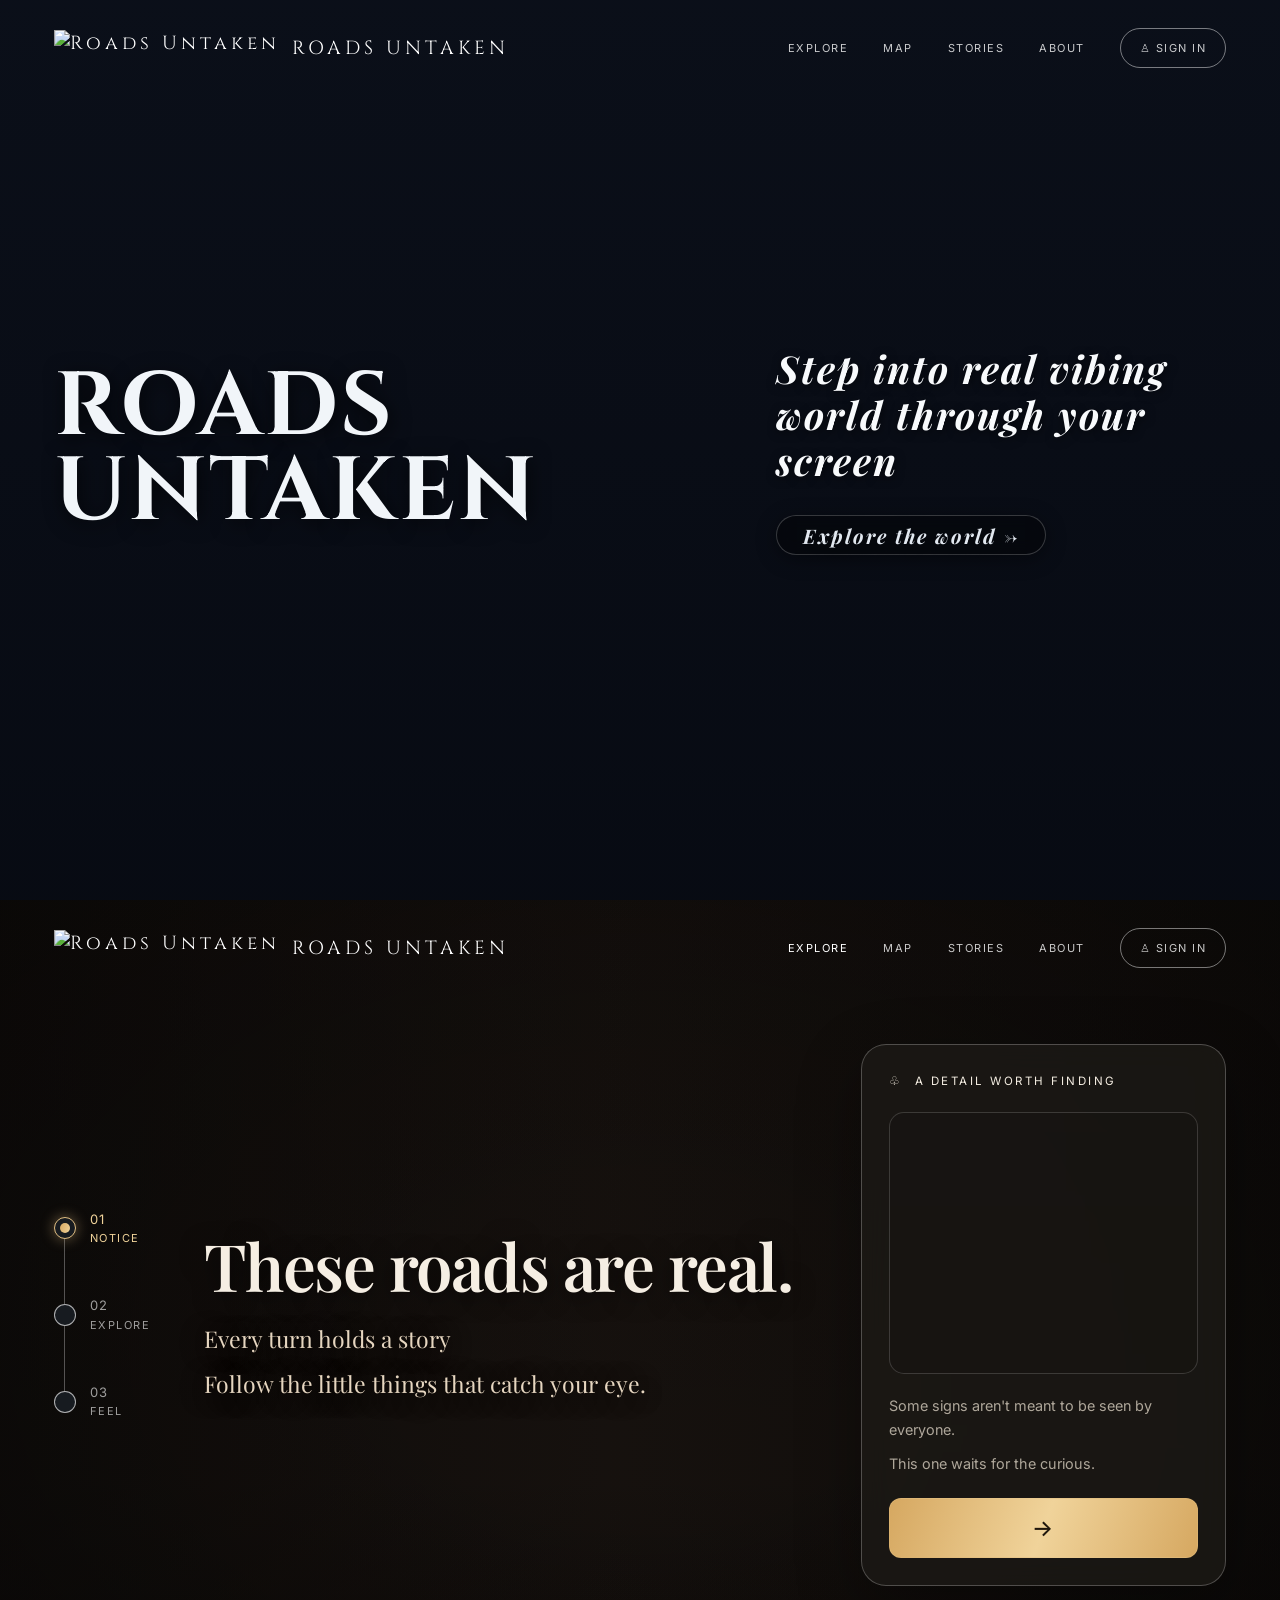
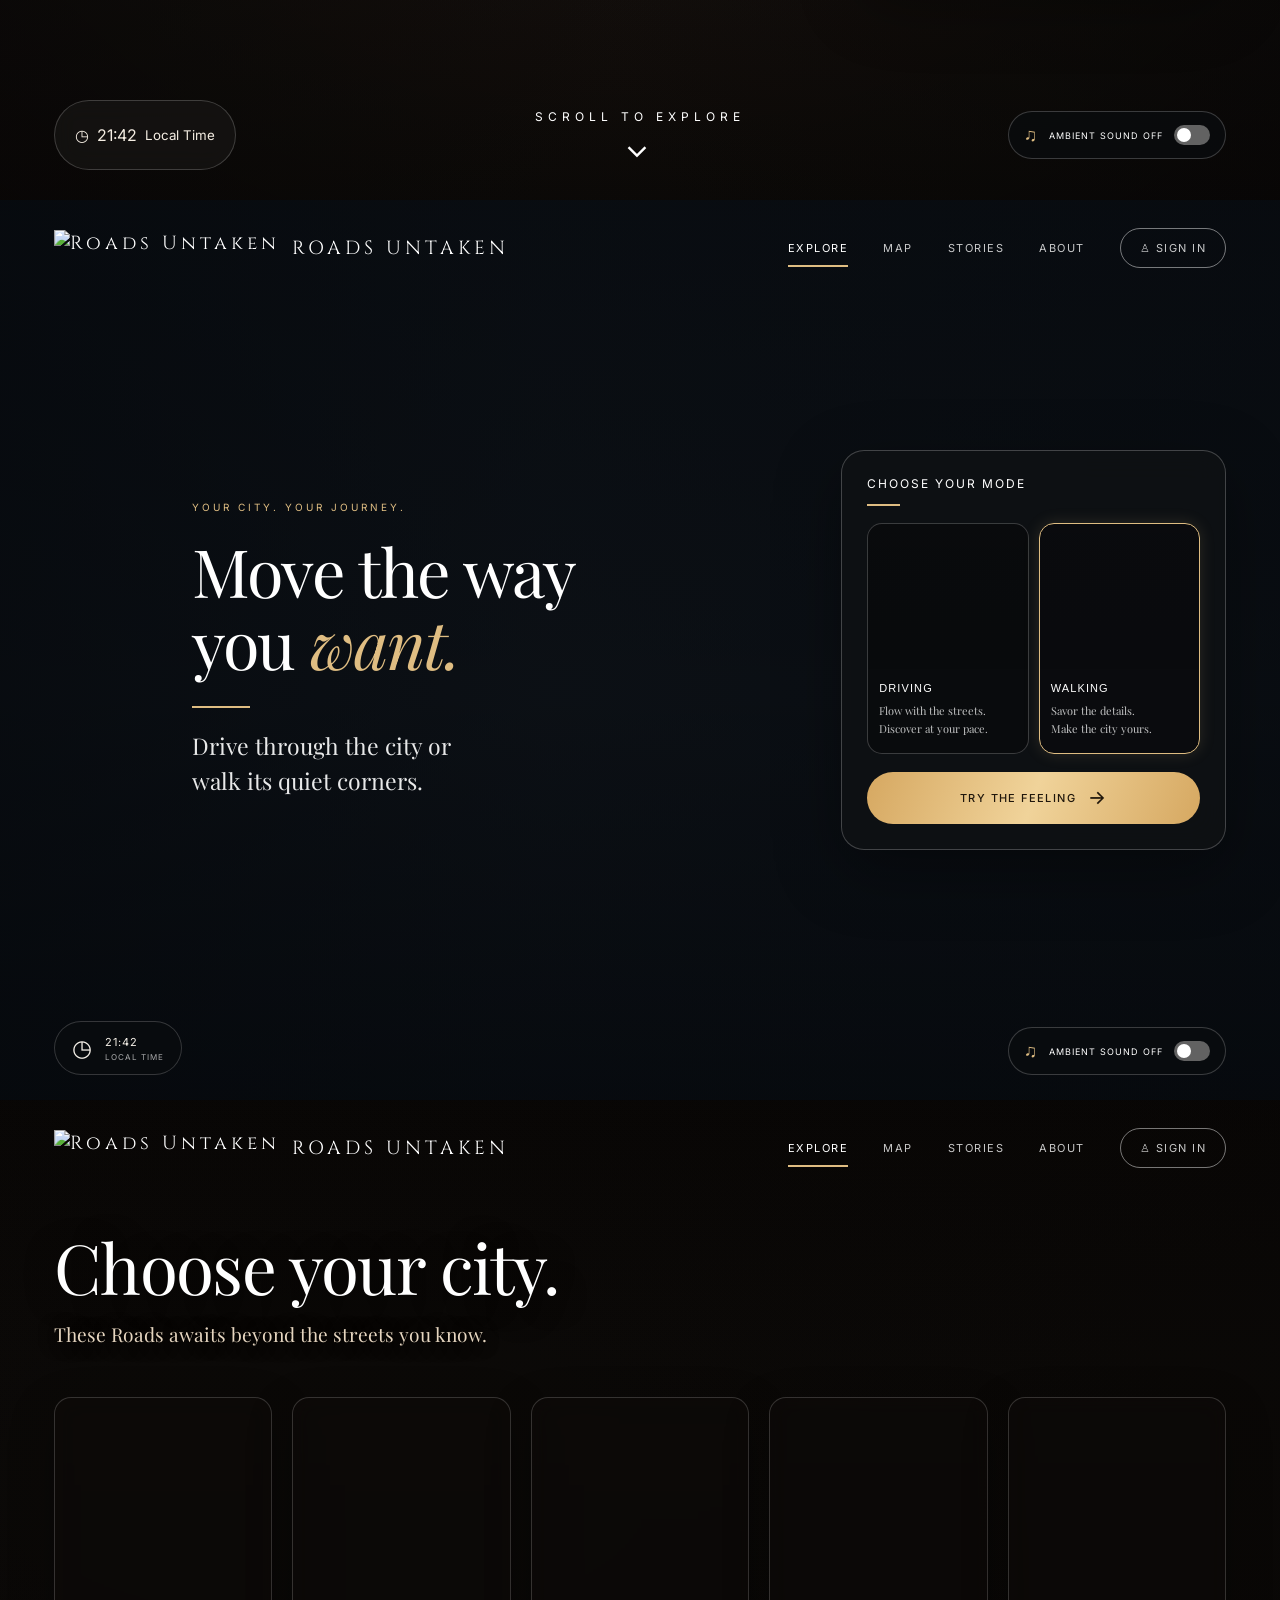
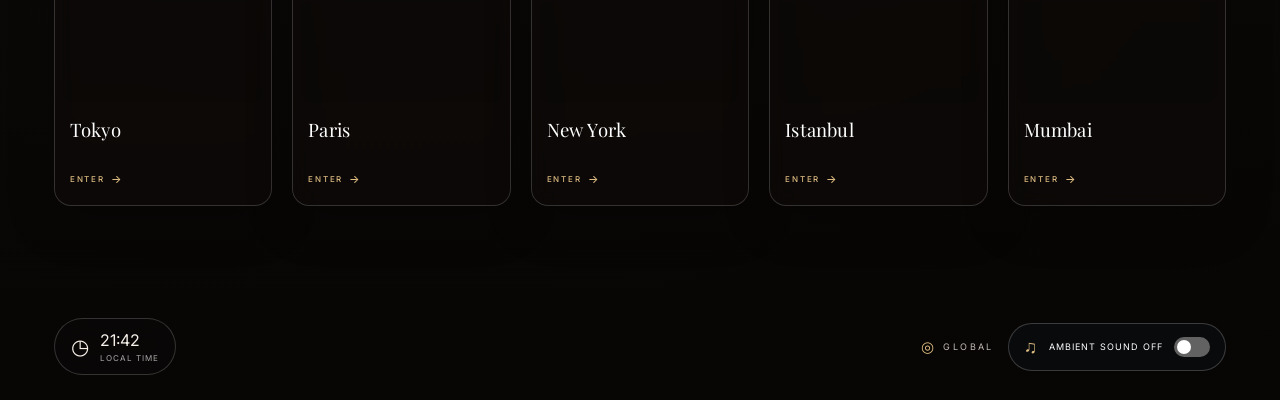
==== hero.html @ 76ba9332 "minor ux changes" ====
<!DOCTYPE html>
<html lang="en">

<head>
  <meta charset="UTF-8">
  <meta name="viewport" content="width=device-width, initial-scale=1.0">
  <title>ROADS UNTAKEN</title>
  <link rel="icon" href="logo.png" type="image/png">
  <link rel="apple-touch-icon" href="logo.png">
  <link rel="preconnect" href="https://fonts.googleapis.com">
  <link rel="preconnect" href="https://fonts.gstatic.com" crossorigin>
  <link
    href="https://fonts.googleapis.com/css2?family=Cinzel:wght@400;600;700&family=Playfair+Display:ital,wght@0,400;0,600;1,400&family=Inter:wght@300;400;500;600&display=swap"
    rel="stylesheet">
  <link href="https://api.mapbox.com/mapbox-gl-js/v2.15.0/mapbox-gl.css" rel="stylesheet">
  <link rel="stylesheet" href="style.css">
</head>

<body>
  <div class="opening">
    <section class="hero">
      <div class="hero-bg"></div>
      <header class="s2-header hero-header">
        <a href="#" class="s2-logo">
          <img src="logo.png" alt="Roads Untaken" class="logo-img">
          <span>ROADS UNTAKEN</span>
        </a>
        <nav class="s2-nav">
          <a href="#">EXPLORE</a>
          <a href="#">MAP</a>
          <a href="#">STORIES</a>
          <a href="#">ABOUT</a>
          <a href="#" class="s2-signin">
            ♙ SIGN IN
          </a>
        </nav>
      </header>
      <div class="hero-title">
        <h1>
          <span>ROADS</span>
          <span>UNTAKEN</span>
        </h1>
        <div class="hero-right">
          <p class="tagline">Step into real vibing world through your screen</p>
          <a href="#scroll-one" class="explore-link" id="explore-btn">
            Explore the world →
          </a>
        </div>
      </div>
    </section>

    <section class="scroll-one" id="scroll-one">
      <div class="scroll-one-bg"></div>
      <div class="scroll-one-overlay"></div>

      <header class="s2-header scroll-two-header">
        <a href="#" class="s2-logo">
          <img src="logo.png" alt="Roads Untaken" class="logo-img">
          <span>ROADS UNTAKEN</span>
        </a>
        <nav class="s2-nav">
          <a href="#next-section" class="s2-nav-active">EXPLORE</a>
          <a href="#next-section">MAP</a>
          <a href="#next-section">STORIES</a>
          <a href="#next-section">ABOUT</a>
          <a href="#next-section" class="s2-signin">
            ♙ SIGN IN
          </a>
        </nav>
      </header>

      <div class="scroll-layout">
        <nav class="story-nav" aria-label="Journey Stages">
          <a href="#notice" class="story-step active" data-step="notice">
            <span class="step-dot"></span>
            <span class="step-copy">
              <span class="step-number">01</span>
              <span class="step-label">NOTICE</span>
            </span>
          </a>
          <a href="#next-section" class="story-step" data-step="explore">
            <span class="step-dot"></span>
            <span class="step-copy">
              <span class="step-number">02</span>
              <span class="step-label">EXPLORE</span>
            </span>
          </a>
          <a href="#cities" class="story-step" data-step="explore">
            <span class="step-dot"></span>
            <span class="step-copy">
              <span class="step-number">03</span>
              <span class="step-label">FEEL</span>
            </span>
          </a>
        </nav>

        <main class="story-copy" id="notice">
          <p class="story-eyebrow">A JOURNEY THROUGH THE DETAILS</p>
          <h1>These roads are real.</h1>
          <p class="story-subtitle">Every turn holds a story</p>
          <p class="story-description">Follow the little things that catch your eye.</p>
        </main>

        <aside class="detail-card">
          <div class="card-heading">
            <span class="lantern-icon">♧</span>
            <span>A DETAIL WORTH FINDING</span>
          </div>
          <div class="detail-image"></div>
          <p class="detail-text">Some signs aren't meant to be seen by everyone.</p>
          <p class="detail-text">This one waits for the curious.</p>
          <button class="reveal-button" id="reveal-detail">
            <span class="reveal-arrow">→</span>
          </button>
          <div class="reveal-message" id="reveal-message" aria-live="polite">
            Look closer. Every street has a secret waiting to be discovered.
          </div>
        </aside>
      </div>

      <footer class="scroll-footer">
        <div class="location-pill">
          <div class="footer-info">
            <span class="footer-icon">◷</span>
            <span id="local-clock">21:42</span>
            <small>Local Time</small>
          </div>
        </div>

        <a href="#next-section" class="scroll-cue">
          <span>SCROLL TO EXPLORE</span>
          <span class="scroll-chevron">⌄</span>
        </a>

        <div class="sound-pill">
          <button type="button" class="s2-sound-control" id="sound-toggle" aria-pressed="false">
            <span class="s2-sound-icon">♫</span>
            <span class="s2-sound-label" id="sound-label">AMBIENT SOUND OFF</span>

            <span class="s2-switch">
              <span class="s2-switch-knob"></span>
            </span>
          </button>
        </div>
      </footer>
    </section>

    <section class="scroll-two" id="next-section">

      <div class="scroll-two-bg"></div>
      <div class="scroll-two-overlay"></div>

      <header class="s2-header">

        <a href="#" class="s2-logo">
          <img src="logo.png" alt="Roads Untaken" class="logo-img">
          <span>ROADS UNTAKEN</span>
        </a>

        <nav class="s2-nav">
          <a href="#next-section" class="s2-nav-active">EXPLORE</a>
          <a href="#next-section">MAP</a>
          <a href="#next-section">STORIES</a>
          <a href="#next-section">ABOUT</a>
          <a href="#next-section" class="s2-signin">
            ♙ SIGN IN
          </a>
        </nav>

      </header>

      <div class="s2-main">

        <div class="s2-intro">

          <span class="s2-eyebrow">YOUR CITY. YOUR JOURNEY.</span>

          <h2>
            Move the way<br>
            you <em>want.</em>
          </h2>

          <div class="s2-gold-line"></div>

          <p>
            Drive through the city or<br>
            walk its quiet corners.
          </p>

        </div>

        <div class="s2-panel">

          <h3 class="s2-panel-title">CHOOSE YOUR MODE</h3>

          <div class="s2-panel-line"></div>

          <div class="s2-mode-grid">

            <button type="button" class="s2-mode-card" data-mode="driving" aria-pressed="false">

              <div class="s2-mode-image s2-driving-image"></div>

              <div class="s2-mode-info">
                <h4>DRIVING</h4>

                <p>
                  Flow with the streets.<br>
                  Discover at your pace.
                </p>
              </div>

            </button>

            <button type="button" class="s2-mode-card s2-mode-selected" data-mode="walking" aria-pressed="true">

              <div class="s2-mode-image s2-walking-image"></div>

              <div class="s2-mode-info">
                <h4>WALKING</h4>

                <p>
                  Savor the details.<br>
                  Make the city yours.
                </p>
              </div>

            </button>

          </div>

          <button type="button" class="s2-start-button">
            <span class="s2-button-label">TRY THE FEELING</span>
            <span class="s2-button-arrow">→</span>
          </button>

        </div>

      </div>

      <div class="s2-location-pill">

        <span class="s2-clock-icon">◷</span>

        <div class="s2-time-block">
          <span id="s2-local-clock">21:42</span>
          <small>LOCAL TIME</small>
        </div>

      </div>

      <button type="button" class="s2-sound-control" id="s2-sound-toggle" aria-pressed="false">

        <span class="s2-sound-icon">♫</span>
        <span class="s2-sound-label" id="s2-sound-label">AMBIENT SOUND OFF</span>

        <span class="s2-switch">
          <span class="s2-switch-knob"></span>
        </span>

      </button>

    </section>

    <section class="scroll-three" id="cities">

      <div class="scroll-three-bg"></div>
      <div class="scroll-three-overlay"></div>

      <header class="s2-header s3-header">

        <a href="#" class="s2-logo">
          <img src="logo.png" alt="Roads Untaken" class="logo-img">
          <span>ROADS UNTAKEN</span>
        </a>

        <nav class="s2-nav">
          <a href="#cities" class="s2-nav-active">EXPLORE</a>
          <a href="#cities">MAP</a>
          <a href="#cities">STORIES</a>
          <a href="#cities">ABOUT</a>
          <a href="#cities" class="s2-signin">
            ♙ SIGN IN
          </a>
        </nav>

      </header>

      <div class="s3-content">

        <div class="s3-intro">
          <h2>Choose your city.</h2>
          <p>These Roads awaits beyond the streets you know.</p>
        </div>

        <div class="s3-city-grid">

          <button type="button" class="s3-city-card" data-city="Tokyo" aria-pressed="false">
            <span class="s3-city-image s3-image-tokyo"></span>
            <span class="s3-city-copy">
              <span class="s3-city-name">Tokyo</span>
              <span class="s3-city-enter">
                ENTER
                <span class="s3-enter-arrow">→</span>
              </span>
            </span>
          </button>

          <button type="button" class="s3-city-card" data-city="Paris" aria-pressed="false">
            <span class="s3-city-image s3-image-paris"></span>
            <span class="s3-city-copy">
              <span class="s3-city-name">Paris</span>
              <span class="s3-city-enter">
                ENTER
                <span class="s3-enter-arrow">→</span>
              </span>
            </span>
          </button>

          <button type="button" class="s3-city-card" data-city="New York" aria-pressed="false">
            <span class="s3-city-image s3-image-newyork"></span>
            <span class="s3-city-copy">
              <span class="s3-city-name">New York</span>
              <span class="s3-city-enter">
                ENTER
                <span class="s3-enter-arrow">→</span>
              </span>
            </span>
          </button>

          <button type="button" class="s3-city-card" data-city="Istanbul" aria-pressed="false">
            <span class="s3-city-image s3-image-istanbul"></span>
            <span class="s3-city-copy">
              <span class="s3-city-name">Istanbul</span>
              <span class="s3-city-enter">
                ENTER
                <span class="s3-enter-arrow">→</span>
              </span>
            </span>
          </button>

          <button type="button" class="s3-city-card" data-city="Mumbai" aria-pressed="false">
            <span class="s3-city-image s3-image-mumbai"></span>
            <span class="s3-city-copy">
              <span class="s3-city-name">Mumbai</span>
              <span class="s3-city-enter">
                ENTER
                <span class="s3-enter-arrow">→</span>
              </span>
            </span>
          </button>

        </div>

      </div>

      <footer class="s3-footer">

        <div class="s3-location-pill">

          <span class="s2-clock-icon">◷</span>

          <div class="s2-time-block">
            <span id="s3-local-clock">21:42</span>
            <small>LOCAL TIME</small>
          </div>

        </div>

        <div class="s3-tagline"></div>

        <div class="s3-footer-right">

          <span class="s3-global">
            <span class="s3-globe">◎</span>
            GLOBAL
          </span>

          <button type="button" class="s2-sound-control s3-sound-control" id="s3-sound-toggle" aria-pressed="false">

            <span class="s2-sound-icon">♫</span>
            <span class="s2-sound-label" id="s3-sound-label">AMBIENT SOUND OFF</span>

            <span class="s2-switch">
              <span class="s2-switch-knob"></span>
            </span>

          </button>

        </div>

      </footer>

    </section>


    <aside class="s2-journey opening-journey" aria-label="Journey stages">

      <div class="s2-journey-step s2-current-step" data-journey-step="notice">
        <span class="s2-step-dot"></span>
        <div>
          <span class="s2-step-number">01</span>
          <p>NOTICE</p>
        </div>
      </div>

      <div class="s2-journey-step" data-journey-step="explore">
        <span class="s2-step-dot"></span>
        <div>
          <span class="s2-step-number">02</span>
          <p>EXPLORE</p>
        </div>
      </div>

      <div class="s2-journey-step" data-journey-step="feel">
        <span class="s2-step-dot"></span>
        <div>
          <span class="s2-step-number">03</span>
          <p>FEEL</p>
        </div>
      </div>

      <span class="s2-gold-marker" aria-hidden="true"></span>

    </aside>

  </div>

  <audio id="ambient-audio" loop preload="auto">
    <source
      src="https://cdn.pixabay.com/download/audio/2022/05/27/audio_1808fbf07a.mp3?filename=lofi-chill-medium-version-159456.mp3"
      type="audio/mpeg">
  </audio>

  <!-- Reusable City Map & Street Experience Modal -->
  <div id="city-modal" class="city-modal" aria-hidden="true" role="dialog" aria-modal="true" aria-label="City Explorer">
    <div class="city-modal-backdrop" id="city-modal-backdrop"></div>
    <div class="city-modal-dialog">
      <!-- Modal Header -->
      <header class="city-modal-header">
        <div class="city-modal-header-left">
          <span class="city-modal-tag">ROADS UNTAKEN• DESTINATION DISPATCH</span>
          <div class="city-modal-title-row">
            <h2 class="city-modal-title" id="city-modal-title">Tokyo</h2>
            <span class="city-modal-country" id="city-modal-country">Japan</span>
          </div>
          <p class="city-modal-coords" id="city-modal-coords">35.6895° N, 139.6917° E</p>
        </div>
        <div class="city-modal-header-right">
          <div class="city-modal-status-pill" id="city-modal-status">
            <span class="status-indicator"></span>
            <span class="status-label" id="city-modal-status-text">INITIALIZING SATELLITE...</span>
          </div>
          <button type="button" class="city-modal-skip-btn" id="city-modal-skip-btn"
            title="Skip directly to street video">
            <span>STREET VIEW</span> →
          </button>
          <button type="button" class="city-modal-close" id="city-modal-close" aria-label="Close popup">
            <svg width="18" height="18" viewBox="0 0 24 24" fill="none" stroke="currentColor" stroke-width="2.2"
              stroke-linecap="round" stroke-linejoin="round">
              <line x1="18" y1="6" x2="6" y2="18"></line>
              <line x1="6" y1="6" x2="18" y2="18"></line>
            </svg>
          </button>
        </div>
      </header>

      <!-- Main Stage -->
      <div class="city-modal-stage">
        <!-- Map Stage -->
        <div class="city-modal-map-stage" id="city-modal-map-stage">
          <div id="city-mapbox-container" class="city-mapbox-container"></div>
          <!-- Gamified HUD Overlay -->
          <div class="city-map-hud" id="city-map-hud">
            <div class="hud-corner hud-top-left">
              <span class="hud-mono" id="hud-target-name">TARGET: TOKYO</span>
              <span class="hud-mono hud-dim" id="hud-camera-zoom">ZOOM: 1.5</span>
            </div>
            <div class="hud-corner hud-bottom-left">
              <span class="hud-label">ALTITUDE TRAJECTORY</span>
              <span class="hud-val" id="hud-altitude-label">ORBITAL VIEW</span>
            </div>
            <div class="hud-corner hud-bottom-right">
              <span class="hud-mono" id="hud-fps-label">GPS LOCK: 100%</span>
            </div>
          </div>
          <!-- Fallback / Token Error if WebGL or Mapbox token fails -->
          <div class="city-map-fallback" id="city-map-fallback" style="display: none;">
            <div class="fallback-content">
              <div class="fallback-badge">🛰️ SATELLITE TELEMETRY NOTICE</div>
              <h3 class="fallback-title" id="fallback-title">Mapbox Access Token Required</h3>
              <p class="fallback-desc" id="fallback-desc">To render real-time 3D buildings and satellite atmospheric
                flight, enter a Mapbox Public Token:</p>
              <div class="fallback-token-row" id="fallback-token-row">
                <input type="text" id="mapbox-token-input" placeholder="pk.eyJ1..." class="fallback-token-input"
                  spellcheck="false" autocomplete="off">
                <button type="button" class="fallback-save-btn" id="fallback-save-btn">Apply Token</button>
              </div>
              <div class="fallback-actions">
                <button type="button" class="fallback-action-btn" id="fallback-action-btn">
                  Continue to Street Tour →
                </button>
              </div>
            </div>
          </div>
        </div>

        <!-- Video Stage (driveandlisten full-bleed HTML5 immersion) -->
        <div class="city-modal-video-stage" id="city-modal-video-stage" style="display: none; opacity: 0;">
          <div class="city-video-frame" id="city-video-frame">
            <video id="city-video" class="city-video" muted autoplay loop playsinline preload="metadata"></video>
          </div>

          <!-- Custom Drive & Listen Minimal Controls HUD -->
          <div class="city-video-controls-overlay">
            <button type="button" class="city-video-audio-toggle" id="city-video-audio-btn"
              aria-label="Toggle Street Sound" title="Toggle Audio">
              <svg class="audio-icon audio-muted-icon" viewBox="0 0 24 24" fill="none" stroke="currentColor"
                stroke-width="2">
                <polygon points="11 5 6 9 2 9 2 15 6 15 11 19 11 5"></polygon>
                <line x1="23" y1="9" x2="17" y2="15"></line>
                <line x1="17" y1="9" x2="23" y2="15"></line>
              </svg>
              <svg class="audio-icon audio-unmuted-icon" style="display: none;" viewBox="0 0 24 24" fill="none"
                stroke="currentColor" stroke-width="2">
                <polygon points="11 5 6 9 2 9 2 15 6 15 11 19 11 5"></polygon>
                <path d="M19.07 4.93a10 10 0 0 1 0 14.14M15.54 8.46a5 5 0 0 1 0 7.07"></path>
              </svg>
              <span id="city-video-audio-label">UNMUTE AUDIO</span>
            </button>
          </div>

          <!-- Fallback / blocked autoplay button -->
          <div class="city-video-play-overlay" id="city-video-play-overlay" style="display: none;">
            <button type="button" class="city-video-big-play" id="city-video-big-play" aria-label="Play street tour">
              <svg class="play-svg-icon" viewBox="0 0 24 24" fill="currentColor">
                <polygon points="6 4 20 12 6 20 6 4"></polygon>
              </svg>
              <span>ENTER STREET TOUR</span>
            </button>
          </div>

          <!-- Video Footer HUD -->
          <div class="city-video-footer-bar">
            <div class="video-footer-left">
              <span class="video-badge" id="video-mode-badge">STREET VIEW</span>
              <span class="video-city-tag" id="video-city-tag">Tokyo, Japan</span>
            </div>
            <div class="video-footer-right">
              <span class="video-tip">DRIVE & LISTEN • STREET LEVEL</span>
            </div>
          </div>
        </div>
      </div>
    </div>
  </div>

  <script src="https://api.mapbox.com/mapbox-gl-js/v2.15.0/mapbox-gl.js"></script>
  <script src="https://cdnjs.cloudflare.com/ajax/libs/gsap/3.12.5/gsap.min.js"></script>
  <script src="https://cdnjs.cloudflare.com/ajax/libs/gsap/3.12.5/ScrollTrigger.min.js"></script>
  <script src="https://cdnjs.cloudflare.com/ajax/libs/gsap/3.12.5/ScrollToPlugin.min.js"></script>
  <script src="script.js"></script>
</body>

</html>
---- style.css ----
* {
  margin: 0;
  padding: 0;
  box-sizing: border-box;
}

body,
html {
  width: 100%;
  font-family: 'Inter', sans-serif;
  background-color: #0b0f19;
  color: #ffffff;
  overflow-x: hidden;
}

html {
  min-height: 100%;
  scroll-behavior: auto;
}

body {
  min-height: 100vh;
}



.opening {
  position: relative;
  width: 100%;
}

@media (min-width: 761px) and (prefers-reduced-motion: no-preference) {

  .cinematic .opening {
    height: 100vh;
    height: 100svh;
    overflow: hidden;
    background-color: #0b0f19;
  }

  .cinematic .opening>.hero,
  .cinematic .opening>.scroll-one,
  .cinematic .opening>.scroll-two,
  .cinematic .opening>.scroll-three {
    position: absolute;
    inset: 0;
    width: 100%;
    height: 100%;
    min-height: 0;
  }

  .cinematic .opening>.hero {
    z-index: 3;
  }

  .cinematic .opening>.scroll-one {
    z-index: 2;
  }

  .cinematic .opening>.scroll-two {
    z-index: 1;
  }

  .cinematic .opening>.scroll-three {
    z-index: 0;
    min-height: 0;
  }

  .hero-header {
    position: absolute;
    top: 0;
    left: 0;
    width: 100%;
    padding: 28px 4.2%;
    z-index: 10;
  }

  .scroll-two-header {
    position: absolute;
    top: 0;
    left: 0;
    width: 100%;
    padding: 28px 4.2%;
    z-index: 5;
  }

  .cinematic .opening-journey {
    display: flex;
    z-index: 2;
    opacity: 0;
  }

  .cinematic .scroll-one .story-nav {
    visibility: hidden;
  }

}


.hero {
  position: relative;
  isolation: isolate;
  width: 100vw;
  height: 100vh;
  overflow: hidden;
  background-color: #0b0f19;
  display: flex;
  flex-direction: column;
  justify-content: center;
  align-items: center;
  padding: 2rem 4.2%;
}

.hero-bg {
  position: absolute;
  inset: 0;
  z-index: -2;
  pointer-events: none;
  background:
    linear-gradient(rgba(10, 15, 25, 0.4), rgba(5, 8, 15, 0.6)),
    url("1st.png") no-repeat center center / cover;
}

.navbar {
  position: relative;
  z-index: 10;
  display: flex;
  justify-content: space-between;
  align-items: center;
  width: 100%;
  max-width: 1200px;
  padding: 0.8rem 2rem;
  background: rgba(255, 255, 255, 0.08);
  backdrop-filter: blur(12px);
  -webkit-backdrop-filter: blur(12px);
  border: 1px solid rgba(255, 255, 255, 0.15);
  border-radius: 50px;
  box-shadow: 0 8px 32px 0 rgba(0, 0, 0, 0.3);
}

.nav-links {
  display: flex;
  width: 100%;
  justify-content: space-between;
  align-items: center;
  list-style: none;
}

.nav-links a {
  text-decoration: none;
  color: #e2e9f0;
  font-family: 'Inter', sans-serif;
  font-size: 1.05rem;
  font-weight: 300;
  letter-spacing: 0.5px;
  transition: color 0.3s ease;
}

.nav-links a:hover {
  color: #ffffff;
  text-shadow: 0 0 10px rgba(255, 255, 255, 0.5);
}

.sign-in-btn {
  display: flex;
  align-items: center;
  gap: 0.5rem;
  background: rgba(255, 255, 255, 0.15);
  border: 1px solid rgba(255, 255, 255, 0.3);
  padding: 0.6rem 1.4rem;
  border-radius: 30px;
  color: #ffffff;
  font-family: 'Inter', sans-serif;
  font-size: 0.95rem;
  font-weight: 400;
  cursor: pointer;
  backdrop-filter: blur(5px);
  transition: all 0.3s ease;
  text-decoration: none;
}

.sign-in-btn:hover {
  background: rgba(255, 255, 255, 0.25);
  transform: translateY(-1px);
}

.sign-in-btn svg {
  width: 18px;
  height: 18px;
  fill: currentColor;
}

.hero-title {
  font-family: 'Cinzel', serif;
  font-size: clamp(3.5rem, 7vw, 7.5rem);
  font-weight: 700;
  line-height: 0.95;
  letter-spacing: 2px;
  color: #f1f5f9;
  text-shadow: 2px 4px 20px rgba(0, 0, 0, 0.7);
  width: 100%;
  max-width: none;
  display: flex;
  justify-content: space-between;
  align-items: center;
  gap: 3rem;
  padding: 0;
  margin-top: 0;
}

.hero-title h1 {
  font-size: inherit;
}

.hero-title span {
  display: block;
}

.hero-right {
  display: flex;
  flex-direction: column;
  align-items: flex-start;
  max-width: 450px;
}

.tagline {
  font-family: 'Playfair Display', serif;
  font-style: italic;
  font-size: clamp(1.8rem, 3vw, 2.8rem);
  line-height: 1.2;
  color: #f8fafc;
  margin-bottom: 2rem;
  text-shadow: 1px 2px 10px rgba(0, 0, 0, 0.6);
}

.explore-link {
  display: inline-flex;
  align-items: center;
  gap: 0.8rem;
  font-family: 'Playfair Display', serif;
  font-style: italic;
  font-size: 1.25rem;
  color: #e2e8f0;
  text-decoration: none;
  padding: 0.6rem 1.6rem;
  background: rgba(0, 0, 0, 0.35);
  border: 1px solid rgba(255, 255, 255, 0.2);
  border-radius: 40px;
  backdrop-filter: blur(8px);
  transition: all 0.3s ease;
  box-shadow: 0 4px 20px rgba(0, 0, 0, 0.4);
}

.explore-link:hover {
  background: rgba(255, 255, 255, 0.15);
  border-color: rgba(255, 255, 255, 0.4);
  transform: translateX(5px);
}

.hamburger {
  display: none;
  cursor: pointer;
  z-index: 100;
}

.hamburger .bar {
  display: block;
  width: 25px;
  height: 3px;
  margin: 5px auto;
  background-color: #ffffff;
  border-radius: 3px;
  transition: all 0.3s ease-in-out;
}

.scroll-one {
  --gold: #e6c991;
  --muted-gold: #a99570;
  position: relative;
  isolation: isolate;
  width: 100%;
  min-height: 100svh;
  min-height: 100vh;
  overflow: hidden;
  padding: 30px 4.2%;
  display: flex;
  flex-direction: column;
  justify-content: space-between;
  color: #f5eee3;
  background-color: #17120f;
}

.scroll-one-overlay {
  position: absolute;
  inset: 0;
  z-index: -1;
  pointer-events: none;
  background: radial-gradient(ellipse at center, transparent 20%, rgba(0, 0, 0, 0.22) 100%);
}

.scroll-one-bg,
.scroll-two-bg {
  position: absolute;
  inset: 0;
  z-index: -2;
  pointer-events: none;
}

.scroll-one-bg {
  opacity: 1;
  background-image:
    linear-gradient(90deg, rgba(10, 8, 7, 0.72) 0%, rgba(15, 11, 8, 0.13) 48%, rgba(8, 7, 6, 0.60) 100%),
    linear-gradient(0deg, rgba(8, 6, 5, 0.68), transparent 36%, rgba(8, 6, 5, 0.18)),
    url("2nd.png");
  background-position: center;
  background-size: cover;
  background-repeat: no-repeat;
}

.scroll-two-bg {
  opacity: 1;
  background-image: url("3rd.png");
  background-position: center 55%;
  background-size: cover;
  background-repeat: no-repeat;
}

.scroll-header {
  position: relative;
  z-index: 2;
  display: flex;
  align-items: center;
  justify-content: space-between;
  gap: 20px;
}

.scroll-brand-left>span {
  display: block;
  margin-top: 8px;
  font-family: "Inter", sans-serif;
  font-size: 0.75rem;
  letter-spacing: 4px;
  color: rgba(255, 255, 255, 0.72);
}

.scroll-brand-right {
  display: flex;
  align-items: center;
  gap: 15px;
}

.brand-compass {
  display: grid;
  place-items: center;
  width: 42px;
  height: 42px;
  border: 1px solid var(--gold);
  border-radius: 50%;
  font-size: 28px;
  color: var(--gold);
}

.scroll-layout {
  position: relative;
  z-index: 1;
  flex: 1;
  display: grid;
  grid-template-columns: 150px minmax(0, 1fr) minmax(290px, 365px);
  align-items: center;
  width: 100%;
  max-width: 1600px;
  margin: 28px auto;
}

.story-nav {
  position: relative;
  display: flex;
  flex-direction: column;
  justify-content: center;
  align-self: center;
  gap: 53px;
}

.story-nav::before {
  content: "";
  position: absolute;
  top: 12px;
  bottom: 12px;
  left: 10px;
  width: 1px;
  background: rgba(255, 255, 255, 0.30);
}

.story-step {
  position: relative;
  display: flex;
  align-items: center;
  gap: 14px;
  color: rgba(255, 255, 255, 0.60);
  text-decoration: none;
  transition: color 0.3s ease;
}

.story-step:hover {
  color: rgba(255, 255, 255, 0.85);
}

.story-step.active {
  color: #f0d39a;
}

.step-dot {
  position: relative;
  width: 22px;
  height: 22px;
  flex-shrink: 0;
  border: 1px solid rgba(255, 255, 255, 0.65);
  border-radius: 50%;
  background: #171b20;
  z-index: 1;
  transition: border-color 0.3s ease, box-shadow 0.3s ease;
}

.story-step.active .step-dot {
  border-color: #dfbd82;
  box-shadow: 0 0 14px rgba(223, 189, 130, 0.45);
}

.story-step.active .step-dot::after {
  content: "";
  position: absolute;
  inset: 5px;
  border-radius: 50%;
  background: linear-gradient(110deg, #d6a861, #f0d39a);
}

.step-copy {
  display: flex;
  flex-direction: column;
}

.step-number {
  font-size: 13px;
  line-height: 1.2;
  letter-spacing: 1px;
}

.step-label {
  margin-top: 4px;
  font-family: "Inter", sans-serif;
  font-size: 11px;
  font-weight: 400;
  letter-spacing: 1.5px;
}

.story-copy {
  text-align: left;
  align-self: center;
  padding: 24px 0;
  text-shadow: 0 3px 24px rgba(0, 0, 0, 0.65);
}

.story-eyebrow {
  display: none;
  margin-bottom: 20px;
  font-family: "Inter", sans-serif;
  font-size: 0.72rem;
  letter-spacing: 4px;
}

.story-copy h1 {
  font-family: "Playfair Display", serif;
  font-size: clamp(2.6rem, 5.1vw, 5rem);
  font-weight: 600;
  line-height: 1.12;
  letter-spacing: -1.5px;
}

.story-subtitle,
.story-description {
  font-family: "Playfair Display", serif;
  font-size: clamp(1.05rem, 1.8vw, 1.6rem);
  line-height: 1.6;
  color: #e6d6c0;
}

.story-subtitle {
  margin-top: 20px;
}

.story-description {
  margin-top: 8px;
}

.detail-card {
  width: 100%;
  padding: 27px;
  border: 1px solid rgba(255, 255, 255, 0.24);
  border-radius: 25px;
  background: rgba(29, 26, 23, 0.78);
  box-shadow: 0 20px 65px rgba(0, 0, 0, 0.32);
  backdrop-filter: blur(14px);
  -webkit-backdrop-filter: blur(14px);
}

.card-heading {
  display: flex;
  align-items: center;
  gap: 12px;
  margin-bottom: 22px;
  font-family: "Inter", sans-serif;
  font-size: 0.72rem;
  letter-spacing: 2.5px;
  line-height: 1.6;
}

.detail-image {
  width: 100%;
  aspect-ratio: 1.18 / 1;
  border-radius: 15px;
  border: 1px solid rgba(255, 255, 255, 0.16);
  background-image: linear-gradient(rgba(0, 0, 0, 0.05), rgba(0, 0, 0, 0.08)), url("2nd.png");
  background-size: cover;
  background-position: center;
}

.detail-text {
  margin-top: 20px;
  font-family: "Inter", sans-serif;
  font-size: 0.9rem;
  line-height: 1.65;
  color: rgba(255, 244, 227, 0.65);
}

.detail-text+.detail-text {
  margin-top: 10px;
}

.reveal-button {
  display: flex;
  justify-content: center;
  align-items: center;
  gap: 12px;
  width: 100%;
  margin-top: 22px;
  padding: 18px 12px;
  border: 1px solid rgba(223, 189, 130, 0.35);
  border-radius: 12px;
  background: linear-gradient(110deg, #d6a861, #f0d39a, #d6a861);
  color: #20170c;
  font-family: "Inter", sans-serif;
  font-size: 0.8rem;
  font-weight: 500;
  letter-spacing: 3px;
  cursor: pointer;
  transition: transform 0.25s ease, box-shadow 0.25s ease;
}

.reveal-button:hover {
  transform: translateY(-2px);
  box-shadow: 0 8px 25px rgba(223, 189, 130, 0.25);
}

.reveal-arrow {
  font-size: 1.4rem;
  line-height: 1;
}

.reveal-message {
  display: none;
  padding-top: 18px;
  font-family: "Playfair Display", serif;
  font-size: 1rem;
  line-height: 1.6;
  color: var(--gold);
}

.detail-card.revealed .reveal-message {
  display: block;
}

.scroll-footer {
  position: relative;
  z-index: 2;
  display: grid;
  grid-template-columns: 1fr 1fr 1fr;
  align-items: center;
  gap: 15px;
}

.location-pill {
  display: flex;
  align-items: center;
  width: fit-content;
  min-height: 70px;
  padding: 12px 20px;
  border: 1px solid rgba(255, 255, 255, 0.19);
  border-radius: 50px;
  background: rgba(25, 23, 21, 0.68);
  backdrop-filter: blur(12px);
  -webkit-backdrop-filter: blur(12px);
}

.location-pill {
  gap: 20px;
}

.footer-info {
  display: flex;
  align-items: center;
  gap: 8px;
}

.scroll-cue {
  justify-self: center;
  display: flex;
  flex-direction: column;
  align-items: center;
  gap: 6px;
  color: white;
  text-decoration: none;
  font-family: "Inter", sans-serif;
  font-size: 0.75rem;
  letter-spacing: 5px;
}

.scroll-chevron {
  font-size: 2rem;
  line-height: 1;
  animation: scroll-bob 1.5s infinite;
}

@keyframes scroll-bob {

  0%,
  100% {
    transform: translateY(0);
  }

  50% {
    transform: translateY(5px);
  }
}

.sound-pill {
  justify-self: end;
  display: flex;
  align-items: center;
}

.sound-pill .s2-sound-control {
  position: relative;
  right: auto;
  bottom: auto;
}

.next-section {
  min-height: 50vh;
  display: grid;
  place-items: center;
  background: #0b0f19;
  color: #e6d6c0;
  font-family: "Cinzel", serif;
  letter-spacing: 5px;
}

@media (max-width: 968px) {
  .hero {
    padding: 1.5rem 18px;
    height: 100vh;
  }

  .s2-header.hero-header {
    padding: 22px 18px;
  }

  .hero-title {
    flex-direction: column;
    align-items: flex-start;
    gap: 2rem;
    margin-top: 0;
    padding: 0;
    max-width: 1400px;
  }

  .hero-right {
    margin-top: 0;
  }
}

@media (max-width: 1100px) {
  .scroll-one {
    padding: 25px 4.2%;
  }

  .scroll-layout {
    grid-template-columns: 100px minmax(0, 1fr) minmax(245px, 300px);
    gap: 18px;
  }

  .detail-card {
    padding: 20px;
  }

  .story-copy h1 {
    font-size: clamp(2.4rem, 4.4vw, 3.8rem);
  }

  .location-pill {
    padding: 12px 15px;
  }
}

@media (max-width: 760px) {
  .scroll-one {
    min-height: 100svh;
    padding: 22px 18px;
  }

  .scroll-header {
    align-items: flex-start;
  }

  .scroll-brand-left h2,
  .scroll-brand-right {
    font-size: 0.75rem;
    letter-spacing: 2px;
  }

  .scroll-brand-left>span {
    font-size: 0.65rem;
    letter-spacing: 3px;
  }

  .scroll-brand-right {
    gap: 8px;
  }

  .brand-compass {
    width: 30px;
    height: 30px;
    font-size: 20px;
  }

  .scroll-layout {
    display: flex;
    flex-direction: column;
    align-items: stretch;
    gap: 28px;
    margin: 35px auto;
  }

  .story-nav {
    display: none;
  }

  .story-copy {
    padding: 10px 0;
    text-align: center;
  }

  .story-copy h1 {
    font-size: clamp(2.4rem, 9vw, 3.5rem);
    letter-spacing: -0.7px;
  }

  .story-subtitle,
  .story-description {
    font-size: 1.1rem;
  }

  .story-subtitle {
    margin-top: 14px;
  }

  .detail-card {
    width: min(100%, 390px);
    align-self: center;
    padding: 20px;
    border-radius: 20px;
  }

  .detail-image {
    aspect-ratio: 1.5 / 1;
  }

  .scroll-footer {
    grid-template-columns: 1fr 1fr;
    gap: 18px 10px;
  }

  .location-pill {
    grid-column: 1 / -1;
    justify-self: center;
    width: 100%;
    justify-content: center;
    gap: 14px;
    padding: 12px;
    min-height: 60px;
  }

  .footer-info {
    gap: 8px;
    font-size: 0.75rem;
  }

  .footer-icon {
    font-size: 1.3rem;
  }

  .scroll-cue {
    grid-column: 1;
    grid-row: 2;
    font-size: 0.65rem;
  }

  .sound-pill {
    grid-column: 2;
    grid-row: 2;
    justify-self: end;
  }
}

@media (max-width: 380px) {
  .scroll-brand-right {
    font-size: 0.67rem;
  }

  .scroll-brand-left h2 {
    font-size: 0.67rem;
  }

  .location-pill {
    gap: 8px;
  }

  .footer-info {
    font-size: 0.68rem;
  }
}


.scroll-two {
  --s2-gold: #dfbd82;
  --s2-white: #f5f0e8;

  position: relative;
  isolation: isolate;

  width: 100%;
  height: 100vh;
  height: 100svh;
  min-height: 650px;

  overflow: hidden;

  display: flex;
  align-items: center;

  color: var(--s2-white);

  font-family: "Inter", sans-serif;

  background-color: #10151b;
}

.scroll-two-overlay {
  position: absolute;
  inset: 0;
  z-index: -1;
  pointer-events: none;

  background:
    linear-gradient(90deg,
      rgba(5, 8, 12, 0.73) 0%,
      rgba(5, 8, 12, 0.40) 43%,
      rgba(5, 8, 12, 0.60) 100%),
    linear-gradient(0deg,
      rgba(5, 8, 12, 0.68) 0%,
      transparent 45%,
      rgba(5, 8, 12, 0.40) 100%);
}



.s2-header {
  position: absolute;
  top: 0;
  left: 0;

  width: 100%;
  padding: 28px 4.2%;

  display: flex;
  justify-content: space-between;
  align-items: center;

  z-index: 5;
}

.s2-logo {
  display: flex;
  align-items: center;
  gap: 12px;
  text-decoration: none;
  color: #fff;
  font-family: "Cinzel", serif;
  font-size: 19px;
  letter-spacing: 4px;
  white-space: nowrap;
}

.logo-img {
  height: 36px;
  width: auto;
  object-fit: contain;
  display: block;
}

.s2-nav {
  display: flex;
  align-items: center;
  gap: 35px;
}

.s2-nav a {
  position: relative;

  color: rgba(255, 255, 255, 0.78);
  text-decoration: none;

  font-size: 11px;
  letter-spacing: 1.5px;

  transition: color 0.3s ease;
}

.s2-nav a:hover,
.s2-nav a.s2-nav-active {
  color: #fff;
}

.s2-nav a.s2-nav-active::after {
  content: "";

  position: absolute;
  bottom: -12px;
  left: 0;

  width: 100%;
  height: 2px;

  background: var(--s2-gold);
}

.s2-nav a.s2-signin {
  padding: 12px 19px;

  border: 1px solid rgba(255, 255, 255, 0.45);
  border-radius: 30px;
}

.s2-nav a.s2-signin:hover {
  background: rgba(255, 255, 255, 0.10);
}



.s2-journey {
  position: absolute;

  top: 50%;
  left: 4.2%;

  transform: translateY(-50%);

  display: flex;
  flex-direction: column;
  gap: 53px;

  z-index: 2;
}

.s2-journey::before {
  content: "";

  position: absolute;
  top: 12px;
  bottom: 12px;
  left: 10px;

  width: 1px;

  background: rgba(255, 255, 255, 0.30);
}

.s2-journey-step {
  position: relative;

  display: flex;
  align-items: center;
  gap: 14px;

  color: rgba(255, 255, 255, 0.60);

  transition: color 0.35s ease;
}

.s2-step-dot {
  position: relative;

  width: 22px;
  height: 22px;

  flex-shrink: 0;

  border: 1px solid rgba(255, 255, 255, 0.65);
  border-radius: 50%;

  background: #171b20;

  z-index: 1;

  transition: border-color 0.35s ease, box-shadow 0.35s ease;
}

.s2-step-number {
  font-size: 13px;
  letter-spacing: 1px;
}

.s2-journey-step p {
  margin: 4px 0 0;

  font-size: 11px;
  letter-spacing: 1.5px;
}

.s2-journey-step.s2-current-step {
  color: #f0d39a;
}

.s2-current-step .s2-step-dot {
  border-color: #dfbd82;

  box-shadow: 0 0 14px rgba(223, 189, 130, 0.45);
}

.opening-journey {
  display: none;
}

.s2-gold-marker {
  position: absolute;
  left: 5px;
  top: 0;

  width: 12px;
  height: 12px;

  border-radius: 50%;
  background: linear-gradient(110deg, #d6a861, #f0d39a);
  box-shadow: 0 0 14px rgba(223, 189, 130, 0.45);

  pointer-events: none;
  z-index: 2;

  transition: top 0.45s cubic-bezier(0.22, 0.61, 0.36, 1);
}



.s2-main {
  position: relative;

  width: 100%;
  padding: 105px 4.2% 105px 15%;

  display: grid;

  grid-template-columns: minmax(0, 1fr) 385px;

  align-items: center;
  gap: 45px;

  z-index: 1;
}

.s2-intro {
  min-width: 0;
}

.s2-eyebrow {
  display: block;

  margin-bottom: 22px;

  color: var(--s2-gold);

  font-size: 10px;
  letter-spacing: 3px;
}

.s2-intro h2 {
  margin: 0;

  color: #fff;

  font-family: "Playfair Display", serif;
  font-size: clamp(45px, 5.2vw, 76px);
  font-weight: 400;

  line-height: 1.08;
  letter-spacing: -1.8px;
}

.s2-intro h2 em {
  color: var(--s2-gold);
  font-weight: 400;
}

.s2-gold-line {
  width: 58px;
  height: 2px;

  margin: 27px 0 20px;

  background: var(--s2-gold);
}

.s2-intro>p {
  margin: 0;

  color: rgba(255, 255, 255, 0.91);

  font-family: "Playfair Display", serif;
  font-size: clamp(18px, 1.8vw, 25px);

  line-height: 1.55;
}



.s2-panel {
  width: 100%;
  min-width: 0;

  padding: 25px;

  border: 1px solid rgba(255, 255, 255, 0.22);
  border-radius: 23px;

  background: rgba(15, 18, 20, 0.82);

  -webkit-backdrop-filter: blur(16px);
  backdrop-filter: blur(16px);

  box-shadow: 0 20px 65px rgba(0, 0, 0, 0.35);
}

.s2-panel-title {
  margin: 0;

  color: #fff;

  font-size: 12px;
  font-weight: 400;
  letter-spacing: 2px;
}

.s2-panel-line {
  width: 33px;
  height: 2px;

  margin: 13px 0 17px;

  background: var(--s2-gold);
}

.s2-mode-grid {
  display: grid;
  grid-template-columns: repeat(2, minmax(0, 1fr));
  gap: 10px;
}

.s2-mode-card {
  min-width: 0;
  padding: 0;

  overflow: hidden;

  color: #fff;
  text-align: left;

  background: rgba(0, 0, 0, 0.28);

  border: 1px solid rgba(255, 255, 255, 0.20);
  border-radius: 15px;

  cursor: pointer;

  transition:
    border-color 0.3s ease,
    transform 0.3s ease,
    box-shadow 0.3s ease;
}

.s2-mode-card:hover {
  transform: translateY(-3px);
  border-color: var(--s2-gold);
}

.s2-mode-card.s2-mode-selected {
  border-color: var(--s2-gold);

  box-shadow: 0 0 16px rgba(223, 189, 130, 0.15);
}

.s2-mode-image {
  width: 100%;
  height: 145px;

  background-position: center;
  background-size: cover;
  background-repeat: no-repeat;

  transition: transform 0.4s ease;
}

.s2-mode-card:hover .s2-mode-image {
  transform: scale(1.04);
}

.s2-driving-image {
  background-image:
    linear-gradient(rgba(0, 0, 0, 0.05), rgba(0, 0, 0, 0.12)),
    url("driving.png");
}

.s2-walking-image {
  background-image:
    linear-gradient(rgba(0, 0, 0, 0.05), rgba(0, 0, 0, 0.12)),
    url("walking.png");
}

.s2-mode-info {
  padding: 13px 11px 15px;
}

.s2-mode-info h4 {
  margin: 0 0 8px;

  font-size: 11px;
  font-weight: 500;
  letter-spacing: 1.1px;
}

.s2-mode-info p {
  margin: 0;

  color: rgba(255, 255, 255, 0.75);

  font-family: "Playfair Display", serif;
  font-size: 11px;
  line-height: 1.6;
}



.s2-start-button {
  width: 100%;
  min-height: 52px;

  margin-top: 18px;
  padding: 14px 18px;

  display: flex;
  justify-content: center;
  align-items: center;
  gap: 12px;

  border: none;
  border-radius: 35px;

  color: #20170c;

  background: linear-gradient(110deg,
      #d6a861,
      #f0d39a,
      #d6a861);

  font-family: "Inter", sans-serif;
  font-size: 11px;
  font-weight: 500;
  letter-spacing: 1.4px;

  cursor: pointer;

  transition:
    transform 0.3s ease,
    box-shadow 0.3s ease;
}

.s2-start-button:hover {
  transform: translateY(-2px);

  box-shadow: 0 8px 25px rgba(223, 189, 130, 0.25);
}

.s2-button-arrow {
  font-size: 19px;

  transition: transform 0.3s ease;
}

.s2-start-button:hover .s2-button-arrow {
  transform: translateX(4px);
}



.s2-location-pill {
  position: absolute;

  left: 4.2%;
  bottom: 25px;

  display: flex;
  align-items: center;
  gap: 13px;

  padding: 12px 17px;

  border: 1px solid rgba(255, 255, 255, 0.18);
  border-radius: 40px;

  background: rgba(10, 12, 15, 0.75);

  -webkit-backdrop-filter: blur(12px);
  backdrop-filter: blur(12px);

  z-index: 2;
}

.s2-clock-icon {
  font-size: 23px;
}

.s2-time-block {
  display: flex;
  flex-direction: column;
  gap: 3px;
}

#s2-local-clock {
  font-size: 11px;
  letter-spacing: 1px;
}

.s2-time-block small {
  font-size: 8px;
  letter-spacing: 1px;
  color: rgba(255, 255, 255, 0.65);
}



.s2-sound-control {
  position: absolute;

  right: 4.2%;
  bottom: 25px;

  display: flex;
  align-items: center;
  gap: 11px;

  padding: 12px 15px;

  border: 1px solid rgba(255, 255, 255, 0.20);
  border-radius: 35px;

  background: rgba(10, 12, 15, 0.76);
  color: white;

  font-family: "Inter", sans-serif;
  font-size: 9px;
  letter-spacing: 1px;

  cursor: pointer;
  z-index: 2;
}

.s2-sound-icon {
  font-size: 18px;
  color: #dfbd82;
}

.s2-switch {
  width: 36px;
  height: 20px;

  padding: 3px;

  border-radius: 20px;
  background: #626262;

  transition: background 0.3s ease;
}

.s2-switch-knob {
  display: block;

  width: 14px;
  height: 14px;

  border-radius: 50%;
  background: white;

  transition: transform 0.3s ease;
}

.s2-sound-control.s2-sound-active .s2-switch {
  background: #dcb875;
}

.s2-sound-control.s2-sound-active .s2-switch-knob {
  transform: translateX(16px);
}



@media (max-width: 1100px) {

  .s2-main {
    padding-left: 12%;
    padding-right: 4.2%;
    gap: 25px;

    grid-template-columns: minmax(0, 1fr) 340px;
  }

  .s2-panel {
    padding: 20px;
  }

  .s2-mode-image {
    height: 125px;
  }

  .s2-nav {
    gap: 20px;
  }

  .s2-intro h2 {
    font-size: clamp(42px, 5vw, 60px);
  }

}



@media (max-width: 760px) {

  .scroll-two {
    height: auto;
    min-height: 100svh;
    overflow: hidden;
  }

  .s2-header {
    padding: 22px 18px;
  }

  .s2-logo {
    display: flex;
    align-items: center;
    gap: 12px;
    text-decoration: none;
    color: #fff;
    font-family: "Cinzel", serif;
    font-size: 19px;
    font-weight: 600;
    letter-spacing: 4px;
    white-space: nowrap;
  }

  .logo-img {
    height: 36px;
    width: auto;
    object-fit: contain;
    display: block;
  }

  .s2-nav {
    gap: 0;
  }

  .s2-nav a:not(.s2-signin) {
    display: none;
  }

  .s2-nav a.s2-signin {
    padding: 10px 12px;
    font-size: 9px;
  }

  .s2-journey {
    display: none;
  }

  .s2-main {
    padding: 115px 18px 145px;

    display: flex;
    flex-direction: column;
    align-items: stretch;
    gap: 28px;
  }

  .s2-eyebrow {
    margin-bottom: 16px;
    font-size: 9px;
  }

  .s2-intro h2 {
    font-size: clamp(45px, 10vw, 64px);
    letter-spacing: -1px;
  }

  .s2-gold-line {
    margin: 20px 0 14px;
  }

  .s2-intro>p {
    font-size: 19px;
  }

  .s2-panel {
    width: 100%;
    max-width: 430px;

    margin: 0 auto;
    padding: 17px;

    border-radius: 19px;
  }

  .s2-mode-image {
    height: 125px;
  }

  .s2-mode-info {
    padding: 11px 8px;
  }

  .s2-mode-info h4 {
    font-size: 10px;
  }

  .s2-mode-info p {
    font-size: 10px;
  }

  .s2-location-pill {
    left: 18px;
    bottom: 14px;

    gap: 8px;
    padding: 10px;
  }

  .s2-clock-icon {
    font-size: 19px;
  }

  #s2-local-clock {
    font-size: 9px;
  }

  .s2-time-block small {
    font-size: 7px;
  }

  .s2-sound-control {
    right: 18px;
    bottom: 14px;

    gap: 7px;
    padding: 10px;
  }

  .s2-sound-label {
    display: none;
  }

}

@media (max-width: 380px) {

  .s2-main {
    padding-right: 14px;
    padding-left: 14px;
  }

  .s2-panel {
    padding: 13px;
  }

  .s2-mode-image {
    height: 105px;
  }

  .s2-location-pill {
    left: 8px;
    gap: 6px;
    padding: 8px;
  }

}



.scroll-three {
  --s3-gold: #dfbd82;
  --s3-cream: #f5f0e8;
  --s2-gold: #dfbd82;

  position: relative;
  isolation: isolate;

  width: 100%;
  min-height: 100vh;
  min-height: 100svh;

  padding: 0 4.2%;

  display: flex;
  flex-direction: column;

  overflow: hidden;

  color: var(--s3-cream);
  background-color: #0d0b09;
}

.scroll-three-bg {
  position: absolute;
  inset: 0;
  z-index: -2;
  pointer-events: none;

  background-image: url("4th.png");
  background-position: center;
  background-size: cover;
  background-repeat: no-repeat;

  transform: scale(1.06);
  transform-origin: center;
}

.scroll-three-overlay {
  position: absolute;
  inset: 0;
  z-index: -1;
  pointer-events: none;

  background:
    radial-gradient(ellipse at 26% 42%,
      transparent 12%,
      rgba(7, 5, 4, 0.42) 100%),
    linear-gradient(180deg,
      rgba(7, 5, 4, 0.74) 0%,
      rgba(7, 5, 4, 0.34) 28%,
      rgba(7, 5, 4, 0.48) 66%,
      rgba(7, 5, 4, 0.90) 100%);
}

.s3-content {
  position: relative;
  z-index: 1;

  flex: 1;

  width: 100%;
  max-width: 1500px;

  margin: 0 auto;
  padding: clamp(96px, 14.5vh, 150px) 0 32px;

  display: flex;
  flex-direction: column;
  justify-content: flex-start;
}

.s3-intro {
  max-width: 760px;

  margin-bottom: clamp(28px, 5.2vh, 58px);
}

.s3-intro h2 {
  margin: 0;

  color: #fff;

  font-family: "Playfair Display", serif;
  font-size: clamp(2.9rem, 5.4vw, 5.2rem);
  font-weight: 400;
  line-height: 1.04;
  letter-spacing: -1.6px;

  text-shadow: 0 4px 30px rgba(0, 0, 0, 0.55);
}

.s3-intro p {
  margin: 18px 0 0;

  color: #e6d6c0;

  font-family: "Playfair Display", serif;
  font-size: clamp(1.05rem, 1.5vw, 1.35rem);
  line-height: 1.55;

  text-shadow: 0 2px 18px rgba(0, 0, 0, 0.55);
}

.s3-city-grid {
  display: grid;
  grid-template-columns: repeat(5, minmax(0, 1fr));
  gap: clamp(10px, 1.55vw, 22px);

  width: 100%;
}

.s3-city-card {
  min-width: 0;

  margin: 0;
  padding: 8px 8px 0;

  display: flex;
  flex-direction: column;

  overflow: hidden;

  border: 1px solid rgba(255, 255, 255, 0.17);
  border-radius: 17px;

  background: rgba(15, 12, 10, 0.58);

  -webkit-backdrop-filter: blur(10px);
  backdrop-filter: blur(10px);

  color: var(--s3-cream);
  text-align: left;

  font-family: "Inter", sans-serif;

  cursor: pointer;

  box-shadow: 0 16px 45px rgba(0, 0, 0, 0.28);

  transition:
    border-color 0.35s ease,
    transform 0.35s ease,
    box-shadow 0.35s ease,
    background 0.35s ease;
}

.s3-city-card:hover,
.s3-city-card:focus-visible {
  transform: translateY(-6px);

  border-color: var(--s3-gold);

  background: rgba(21, 17, 13, 0.72);

  box-shadow: 0 22px 55px rgba(0, 0, 0, 0.42);
}

.s3-city-card:focus-visible {
  outline: 1px solid var(--s3-gold);
  outline-offset: 4px;
}

.s3-city-card.s3-city-selected {
  border-color: var(--s3-gold);

  box-shadow:
    0 0 0 1px rgba(223, 189, 130, 0.22),
    0 22px 55px rgba(0, 0, 0, 0.42);
}

.s3-city-image {
  display: block;

  width: 100%;
  height: clamp(200px, 33vh, 330px);

  border-radius: 11px;

  background-position: center;
  background-size: cover;
  background-repeat: no-repeat;

  transform-origin: center;

  transition:
    transform 0.9s cubic-bezier(0.22, 1, 0.36, 1),
    filter 0.5s ease;
}

.s3-city-card:hover .s3-city-image,
.s3-city-card:focus-visible .s3-city-image,
.s3-city-card:active .s3-city-image,
.s3-city-card.s3-city-selected .s3-city-image {
  transform: scale(1.09);

  filter: brightness(1.03) saturate(1.06);
}

.s3-image-tokyo {
  background-image:
    linear-gradient(rgba(8, 6, 5, 0.08), rgba(8, 6, 5, 0.28)),
    url("city-tokyo.jpg");
}

.s3-image-paris {
  background-image:
    linear-gradient(rgba(8, 6, 5, 0.08), rgba(8, 6, 5, 0.28)),
    url("city-paris.jpg");
}

.s3-image-newyork {
  background-image:
    linear-gradient(rgba(8, 6, 5, 0.08), rgba(8, 6, 5, 0.28)),
    url("city-newyork.jpg");
}

.s3-image-istanbul {
  background-image:
    linear-gradient(rgba(8, 6, 5, 0.08), rgba(8, 6, 5, 0.28)),
    url("city-istanbul.jpg");
}

.s3-image-mumbai {
  background-image:
    linear-gradient(rgba(8, 6, 5, 0.08), rgba(8, 6, 5, 0.28)),
    url("city-mumbai.jpg");
}

.s3-city-copy {
  display: flex;
  flex-direction: column;
  align-items: flex-start;
  gap: clamp(18px, 3.6vh, 34px);

  padding: 16px 7px 20px;
}

.s3-city-name {
  color: #fff;

  font-family: "Playfair Display", serif;
  font-size: clamp(1.05rem, 1.45vw, 1.4rem);
  font-weight: 400;
  line-height: 1.2;
  letter-spacing: 0.2px;

  white-space: nowrap;
}

.s3-city-enter {
  display: inline-flex;
  align-items: center;
  gap: 6px;

  color: var(--s3-gold);

  font-size: 8px;
  font-weight: 500;
  letter-spacing: 1.8px;

  white-space: nowrap;
}

.s3-enter-arrow {
  font-size: 11px;
  line-height: 1;

  transition: transform 0.3s ease;
}

.s3-city-card:hover .s3-enter-arrow,
.s3-city-card:focus-visible .s3-enter-arrow {
  transform: translateX(3px);
}

.s3-footer {
  position: relative;
  z-index: 2;

  display: grid;
  grid-template-columns: 1fr auto 1fr;
  align-items: center;
  gap: 18px;

  padding: 0 0 25px;
}

.s3-location-pill {
  justify-self: start;

  display: flex;
  align-items: center;
  gap: 11px;

  padding: 11px 16px;

  border: 1px solid rgba(255, 255, 255, 0.18);
  border-radius: 40px;

  background: rgba(10, 8, 7, 0.72);

  -webkit-backdrop-filter: blur(12px);
  backdrop-filter: blur(12px);
}

.s3-location-pill .s2-clock-icon {
  font-size: 21px;
}

.s3-tagline {
  justify-self: center;

  color: rgba(245, 240, 232, 0.68);

  font-size: 9px;
  letter-spacing: 3.6px;
  line-height: 1.5;

  text-align: center;
  white-space: nowrap;
}

.s3-footer-right {
  justify-self: end;

  display: flex;
  align-items: center;
  gap: 14px;
}

.s3-global {
  display: inline-flex;
  align-items: center;
  gap: 7px;

  color: rgba(245, 240, 232, 0.78);

  font-size: 9px;
  letter-spacing: 2.4px;
}

.s3-globe {
  color: var(--s3-gold);
  font-size: 15px;
  line-height: 1;
}

.s3-footer .s3-sound-control {
  position: relative;
  right: auto;
  bottom: auto;
}



@media (max-width: 1100px) {

  .scroll-three {
    padding: 0 4.2%;
  }

  .s3-city-image {
    height: clamp(190px, 30vh, 280px);
  }

  .s3-city-copy {
    padding: 13px 5px 14px;
  }

  .s3-city-enter {
    letter-spacing: 1.2px;
  }

  .s3-tagline {
    letter-spacing: 2.4px;
  }

}

@media (max-width: 900px) {

  .s3-city-grid {
    grid-template-columns: repeat(3, minmax(0, 1fr));
  }

  .s3-city-image {
    height: clamp(190px, 26vh, 260px);
  }

}

@media (max-width: 760px) {

  .scroll-three {
    padding: 0;
    min-height: 100svh;
  }

  .s3-header {
    padding: 22px 18px;
  }

  .s3-content {
    padding: 104px 18px 30px;
    justify-content: flex-start;
  }

  .s3-intro {
    margin-bottom: 26px;
  }

  .s3-intro h2 {
    font-size: clamp(2.6rem, 10.5vw, 3.5rem);
    letter-spacing: -1px;
  }

  .s3-intro p {
    margin-top: 12px;
    font-size: 1rem;
  }

  .s3-city-grid {
    display: flex;
    gap: 12px;

    margin: 0 -18px;
    padding: 4px 18px 12px;

    overflow-x: auto;

    scroll-snap-type: x mandatory;
    scrollbar-width: none;
  }

  .s3-city-grid::-webkit-scrollbar {
    display: none;
  }

  .s3-city-card {
    flex: 0 0 56%;
    max-width: 230px;

    scroll-snap-align: start;
  }

  .s3-city-image {
    height: clamp(200px, 30vh, 270px);
  }

  .s3-city-copy {
    padding: 13px 6px 14px;
  }

  .s3-city-name {
    font-size: 1.1rem;
  }

  .s3-footer {
    display: flex;
    flex-wrap: wrap;
    align-items: center;
    gap: 12px;

    padding: 18px 18px 14px;
  }

  .s3-tagline {
    order: -1;
    flex: 0 0 100%;

    display: block;

    margin-bottom: 2px;

    font-size: 8px;
    letter-spacing: 2.2px;
  }

  .s3-location-pill {
    padding: 9px 12px;
    gap: 8px;
  }

  .s3-location-pill .s2-clock-icon {
    font-size: 18px;
  }

  .s3-global {
    display: none;
  }

  .s3-footer-right {
    margin-left: auto;
  }

  .s3-footer .s3-sound-control {
    gap: 7px;
    padding: 9px 11px;
  }

}

@media (max-width: 380px) {

  .s3-content {
    padding-right: 14px;
    padding-left: 14px;
  }

  .s3-city-grid {
    margin: 0 -14px;
    padding-right: 14px;
    padding-left: 14px;
  }

  .s3-footer {
    padding-right: 14px;
    padding-left: 14px;
  }

}


@media (max-width: 380px) {

  .s2-header,
  .hero-header,
  .scroll-two-header,
  .s3-header {
    padding-right: 14px;
    padding-left: 14px;
  }

  .hero {
    padding-right: 14px;
    padding-left: 14px;
  }

  .scroll-one {
    padding-right: 14px;
    padding-left: 14px;
  }

  .s2-location-pill {
    left: 14px;
  }

  .s2-sound-control {
    right: 14px;
  }

}



@media (prefers-reduced-motion: reduce) {

  .scroll-one-bg,
  .scroll-two-bg {
    opacity: 1;
    transform: none;
  }

  .scroll-one .scroll-two-header,
  .scroll-one .story-nav,
  .scroll-one .story-copy,
  .scroll-one .detail-card,
  .scroll-one .scroll-footer {
    opacity: 1 !important;
    transform: none !important;
  }

  .scroll-one .detail-card {
    filter: none !important;
    transform: none !important;
  }

  .scroll-one .story-copy,
  .scroll-one .story-nav {
    transform: none !important;
  }

}

.s3-journey {
  position: absolute;
  top: 50%;
  left: 4.2%;
  transform: translateY(-50%);
  z-index: 2;
}

/* ==========================================================================
   CITY EXPLORER MAP & STREET EXPERIENCE MODAL
   ========================================================================== */

body.city-modal-open {
  overflow: hidden !important;
}

.city-modal {
  position: fixed;
  inset: 0;
  z-index: 99999;
  display: none;
  align-items: center;
  justify-content: center;
  padding: clamp(12px, 3vh, 32px);
  opacity: 0;
  pointer-events: none;
}

.city-modal.is-active {
  display: flex;
  opacity: 1;
  pointer-events: auto;
}

.city-modal-backdrop {
  position: absolute;
  inset: 0;
  background: rgba(4, 6, 11, 0.88);
  -webkit-backdrop-filter: blur(12px);
  backdrop-filter: blur(12px);
  cursor: pointer;
  transition: opacity 0.3s ease;
}

.city-modal-dialog {
  position: relative;
  z-index: 2;
  width: 100%;
  max-width: 1080px;
  height: min(85vh, 680px);
  min-height: 440px;
  display: flex;
  flex-direction: column;
  background: #0b0f19;
  border: 1px solid rgba(223, 189, 130, 0.28);
  border-radius: 20px;
  box-shadow:
    0 25px 80px rgba(0, 0, 0, 0.85),
    0 0 0 1px rgba(255, 255, 255, 0.05),
    0 0 40px rgba(223, 189, 130, 0.08);
  overflow: hidden;
  transform: scale(0.95);
  opacity: 0;
}

/* Modal Header */
.city-modal-header {
  display: flex;
  align-items: center;
  justify-content: space-between;
  padding: 16px 24px;
  background: rgba(11, 15, 25, 0.98);
  border-bottom: 1px solid rgba(255, 255, 255, 0.08);
  flex-shrink: 0;
  gap: 16px;
  position: relative;
  z-index: 10;
}

.city-modal-header-left {
  display: flex;
  flex-direction: column;
  gap: 4px;
  min-width: 0;
}

.city-modal-tag {
  font-size: 9px;
  font-weight: 600;
  letter-spacing: 2px;
  color: var(--s3-gold, #dfbd82);
  text-transform: uppercase;
}

.city-modal-title-row {
  display: flex;
  align-items: baseline;
  gap: 10px;
  flex-wrap: wrap;
}

.city-modal-title {
  font-family: "Playfair Display", serif;
  font-size: clamp(1.3rem, 2.2vw, 1.85rem);
  font-weight: 600;
  color: #ffffff;
  line-height: 1.1;
  margin: 0;
  letter-spacing: 0.3px;
}

.city-modal-country {
  font-size: 0.85rem;
  color: rgba(255, 255, 255, 0.65);
  font-weight: 300;
  letter-spacing: 0.5px;
}

.city-modal-coords {
  font-family: ui-monospace, SFMono-Regular, Menlo, Monaco, Consolas, monospace;
  font-size: 11px;
  color: rgba(223, 189, 130, 0.7);
  margin: 0;
  letter-spacing: 0.5px;
}

.city-modal-header-right {
  display: flex;
  align-items: center;
  gap: 12px;
  flex-shrink: 0;
}

.city-modal-status-pill {
  display: inline-flex;
  align-items: center;
  gap: 8px;
  padding: 6px 14px;
  background: rgba(255, 255, 255, 0.05);
  border: 1px solid rgba(255, 255, 255, 0.12);
  border-radius: 30px;
  font-size: 10px;
  letter-spacing: 1px;
  color: rgba(255, 255, 255, 0.85);
  text-transform: uppercase;
  font-weight: 500;
}

.city-modal-status-pill .status-indicator {
  width: 7px;
  height: 7px;
  border-radius: 50%;
  background: #dfbd82;
  box-shadow: 0 0 8px #dfbd82;
  animation: pulse-dot 1.8s infinite ease-in-out;
}

@keyframes pulse-dot {

  0%,
  100% {
    opacity: 0.4;
    transform: scale(0.85);
  }

  50% {
    opacity: 1;
    transform: scale(1.2);
  }
}

.city-modal-skip-btn {
  display: inline-flex;
  align-items: center;
  gap: 6px;
  padding: 6px 12px;
  background: rgba(223, 189, 130, 0.12);
  border: 1px solid rgba(223, 189, 130, 0.3);
  border-radius: 20px;
  color: var(--s3-gold, #dfbd82);
  font-size: 10px;
  font-weight: 600;
  letter-spacing: 1px;
  cursor: pointer;
  transition: all 0.25s ease;
}

.city-modal-skip-btn:hover {
  background: rgba(223, 189, 130, 0.24);
  border-color: var(--s3-gold, #dfbd82);
  transform: translateY(-1px);
}

.city-modal-close {
  width: 38px;
  height: 38px;
  border-radius: 50%;
  background: rgba(255, 255, 255, 0.08);
  border: 1px solid rgba(255, 255, 255, 0.16);
  color: #ffffff;
  display: flex;
  align-items: center;
  justify-content: center;
  cursor: pointer;
  transition: all 0.25s ease;
  padding: 0;
}

.city-modal-close:hover {
  background: rgba(223, 189, 130, 0.2);
  border-color: var(--s3-gold, #dfbd82);
  color: var(--s3-gold, #dfbd82);
  transform: rotate(90deg);
}

.city-modal-close:focus-visible {
  outline: 2px solid var(--s3-gold, #dfbd82);
  outline-offset: 2px;
}

/* Modal Body / Stages */
.city-modal-stage {
  position: relative;
  flex: 1;
  width: 100%;
  height: 100%;
  min-height: 0;
  overflow: hidden;
  background: #05070c;
}

.city-modal-map-stage,
.city-modal-video-stage {
  position: absolute;
  inset: 0;
  width: 100%;
  height: 100%;
}

.city-modal-map-stage {
  z-index: 1;
}

.city-modal-map-stage::after {
  display: none;
}

.city-mapbox-container {
  position: absolute;
  inset: 0;
  width: 100%;
  height: 100%;
  background: #070a12;
}

/* Mapbox GL Canvas Overrides */
.city-mapbox-container .mapboxgl-canvas {
  width: 100% !important;
  height: 100% !important;
  outline: none;
}

.city-mapbox-container .mapboxgl-ctrl-bottom-left,
.city-mapbox-container .mapboxgl-ctrl-bottom-right {
  opacity: 0.4;
  transform: scale(0.85);
  transform-origin: bottom right;
}

/* HUD Overlay */
.city-map-hud {
  position: absolute;
  inset: 0;
  z-index: 3;
  pointer-events: none;
  padding: 22px;
  display: flex;
  flex-direction: column;
  justify-content: space-between;
}

.hud-corner {
  display: flex;
  flex-direction: column;
  gap: 3px;
}

.hud-top-left {
  align-self: flex-start;
}

.hud-bottom-left {
  align-self: flex-start;
}

.hud-bottom-right {
  position: absolute;
  bottom: 22px;
  right: 22px;
  text-align: right;
}

.hud-mono {
  font-family: ui-monospace, SFMono-Regular, Menlo, Monaco, Consolas, monospace;
  font-size: 11px;
  letter-spacing: 1.5px;
  color: rgba(223, 189, 130, 0.9);
  text-shadow: 0 1px 4px rgba(0, 0, 0, 0.8);
}

.hud-dim {
  color: rgba(255, 255, 255, 0.5);
  font-size: 10px;
}

.hud-label {
  font-size: 9px;
  letter-spacing: 2px;
  color: rgba(255, 255, 255, 0.5);
  text-transform: uppercase;
}

.hud-val {
  font-family: ui-monospace, SFMono-Regular, Menlo, Monaco, Consolas, monospace;
  font-size: 13px;
  font-weight: 600;
  letter-spacing: 1.5px;
  color: #ffffff;
  text-shadow: 0 0 10px rgba(223, 189, 130, 0.5);
}

/* Center Crosshair (Removed as requested) */
.hud-center-crosshair {
  display: none !important;
}

/* Fallback message */
.city-map-fallback {
  position: absolute;
  inset: 0;
  z-index: 5;
  display: flex;
  align-items: center;
  justify-content: center;
  background: #0b0f19;
  padding: 30px;
  text-align: center;
}

.fallback-content {
  max-width: 420px;
}

.fallback-badge {
  display: inline-block;
  padding: 4px 10px;
  font-size: 10px;
  font-weight: 600;
  letter-spacing: 1.5px;
  color: var(--s3-gold, #dfbd82);
  background: rgba(223, 189, 130, 0.12);
  border: 1px solid rgba(223, 189, 130, 0.28);
  border-radius: 20px;
  margin-bottom: 12px;
}

.fallback-title {
  font-family: "Playfair Display", serif;
  font-size: 1.35rem;
  color: #fff;
  margin-bottom: 8px;
}

.fallback-desc {
  font-size: 0.88rem;
  color: rgba(255, 255, 255, 0.65);
  margin-bottom: 20px;
  line-height: 1.5;
}

.fallback-token-row {
  display: flex;
  gap: 8px;
  margin-bottom: 20px;
  width: 100%;
}

.fallback-token-input {
  flex: 1;
  padding: 10px 14px;
  background: rgba(255, 255, 255, 0.06);
  border: 1px solid rgba(255, 255, 255, 0.18);
  border-radius: 8px;
  color: #ffffff;
  font-family: ui-monospace, SFMono-Regular, monospace;
  font-size: 12px;
  outline: none;
  transition: border-color 0.2s ease;
}

.fallback-token-input:focus {
  border-color: var(--s3-gold, #dfbd82);
}

.fallback-save-btn {
  padding: 10px 18px;
  background: rgba(223, 189, 130, 0.2);
  border: 1px solid var(--s3-gold, #dfbd82);
  border-radius: 8px;
  color: var(--s3-gold, #dfbd82);
  font-size: 12px;
  font-weight: 600;
  letter-spacing: 0.5px;
  cursor: pointer;
  transition: all 0.25s ease;
  white-space: nowrap;
}

.fallback-save-btn:hover {
  background: var(--s3-gold, #dfbd82);
  color: #0b0f19;
}

.fallback-actions {
  display: flex;
  justify-content: center;
}

.fallback-action-btn {
  padding: 10px 24px;
  background: transparent;
  color: rgba(255, 255, 255, 0.75);
  border: 1px solid rgba(255, 255, 255, 0.2);
  border-radius: 25px;
  font-weight: 500;
  font-size: 0.85rem;
  letter-spacing: 0.5px;
  cursor: pointer;
  transition: all 0.25s ease;
}

.fallback-action-btn:hover {
  background: rgba(255, 255, 255, 0.1);
  color: #ffffff;
  border-color: rgba(255, 255, 255, 0.4);
  transform: translateY(-1px);
}

/* Video Stage */
.city-modal-video-stage {
  z-index: 2;
  background: #000000;
}

.city-video-frame {
  position: absolute;
  inset: 0;
  width: 100%;
  height: 100%;
  background: #000;
  overflow: hidden;
}

.city-video {
  position: absolute;
  inset: 0;
  width: 100%;
  height: 100%;
  object-fit: cover;
  object-position: center center;
  background: #000;
  display: block;
  outline: none;
  border: none;
}

/* Custom Minimal Drive & Listen Controls Overlay */
.city-video-controls-overlay {
  position: absolute;
  top: 18px;
  right: 20px;
  z-index: 10;
  display: flex;
  align-items: center;
  gap: 10px;
}

.city-video-audio-toggle {
  display: inline-flex;
  align-items: center;
  gap: 8px;
  padding: 7px 14px;
  background: rgba(10, 14, 24, 0.8);
  border: 1px solid rgba(223, 189, 130, 0.45);
  border-radius: 30px;
  color: #ffffff;
  font-family: "Space Mono", monospace;
  font-size: 11px;
  letter-spacing: 0.8px;
  cursor: pointer;
  backdrop-filter: blur(8px);
  -webkit-backdrop-filter: blur(8px);
  box-shadow: 0 4px 16px rgba(0, 0, 0, 0.5);
  transition: all 0.25s cubic-bezier(0.22, 1, 0.36, 1);
  user-select: none;
}

.city-video-audio-toggle:hover {
  background: rgba(223, 189, 130, 0.25);
  border-color: #ffffff;
  transform: translateY(-1px);
  box-shadow: 0 6px 20px rgba(0, 0, 0, 0.6), 0 0 15px rgba(223, 189, 130, 0.3);
}

.city-video-audio-toggle.is-unmuted {
  border-color: #10b981;
  background: rgba(16, 185, 129, 0.25);
  color: #a7f3d0;
  box-shadow: 0 4px 16px rgba(0, 0, 0, 0.5), 0 0 14px rgba(16, 185, 129, 0.35);
}

.audio-icon {
  width: 14px;
  height: 14px;
  stroke: currentColor;
  flex-shrink: 0;
}

/* Blocked Autoplay Overlay Play Button */
.city-video-play-overlay {
  position: absolute;
  inset: 0;
  z-index: 10;
  display: flex;
  align-items: center;
  justify-content: center;
  background: rgba(6, 8, 14, 0.6);
  backdrop-filter: blur(4px);
  -webkit-backdrop-filter: blur(4px);
}

.city-video-big-play {
  display: inline-flex;
  align-items: center;
  gap: 12px;
  padding: 14px 28px;
  background: rgba(14, 18, 28, 0.85);
  border: 1px solid var(--s3-gold, #dfbd82);
  border-radius: 40px;
  color: #ffffff;
  font-family: "Inter", sans-serif;
  font-size: 0.95rem;
  font-weight: 600;
  letter-spacing: 1.5px;
  cursor: pointer;
  box-shadow: 0 10px 35px rgba(0, 0, 0, 0.6), 0 0 25px rgba(223, 189, 130, 0.25);
  transition: all 0.3s cubic-bezier(0.22, 1, 0.36, 1);
}

.city-video-big-play:hover {
  transform: scale(1.06);
  background: rgba(223, 189, 130, 0.25);
  border-color: #ffffff;
  box-shadow: 0 14px 45px rgba(0, 0, 0, 0.8), 0 0 35px rgba(223, 189, 130, 0.45);
}

.play-svg-icon {
  width: 20px;
  height: 20px;
  fill: var(--s3-gold, #dfbd82);
}

/* Video Footer HUD */
.city-video-footer-bar {
  position: absolute;
  bottom: 0;
  left: 0;
  width: 100%;
  padding: 12px 20px;
  background: linear-gradient(to top, rgba(0, 0, 0, 0.85) 0%, rgba(0, 0, 0, 0.4) 60%, transparent 100%);
  display: flex;
  align-items: center;
  justify-content: space-between;
  z-index: 5;
  pointer-events: none;
  font-size: 11px;
}

.video-footer-left {
  display: flex;
  align-items: center;
  gap: 10px;
}

.video-badge {
  padding: 3px 8px;
  background: rgba(223, 189, 130, 0.2);
  border: 1px solid rgba(223, 189, 130, 0.4);
  border-radius: 4px;
  color: var(--s3-gold, #dfbd82);
  font-weight: 600;
  letter-spacing: 1px;
  font-size: 9px;
  text-transform: uppercase;
}

.video-city-tag {
  color: rgba(255, 255, 255, 0.85);
  font-weight: 400;
  letter-spacing: 0.5px;
}

.video-tip {
  color: rgba(255, 255, 255, 0.45);
  letter-spacing: 0.5px;
  font-size: 10px;
}

/* Responsive Rules */
@media (max-width: 768px) {
  .city-modal {
    padding: 8px;
  }

  .city-modal-dialog {
    height: 92vh;
    height: 92svh;
    border-radius: 14px;
  }

  .city-modal-header {
    padding: 12px 14px;
    gap: 8px;
  }

  .city-modal-title {
    font-size: 1.25rem;
  }

  .city-modal-coords {
    display: none;
  }

  .city-modal-status-pill {
    display: none;
  }

  .hud-mono {
    font-size: 10px;
  }

  .hud-val {
    font-size: 11px;
  }

  .hud-center-crosshair {
    width: 60px;
    height: 60px;
  }

  .crosshair-ring {
    width: 48px;
    height: 48px;
  }

  .video-tip {
    display: none;
  }
}
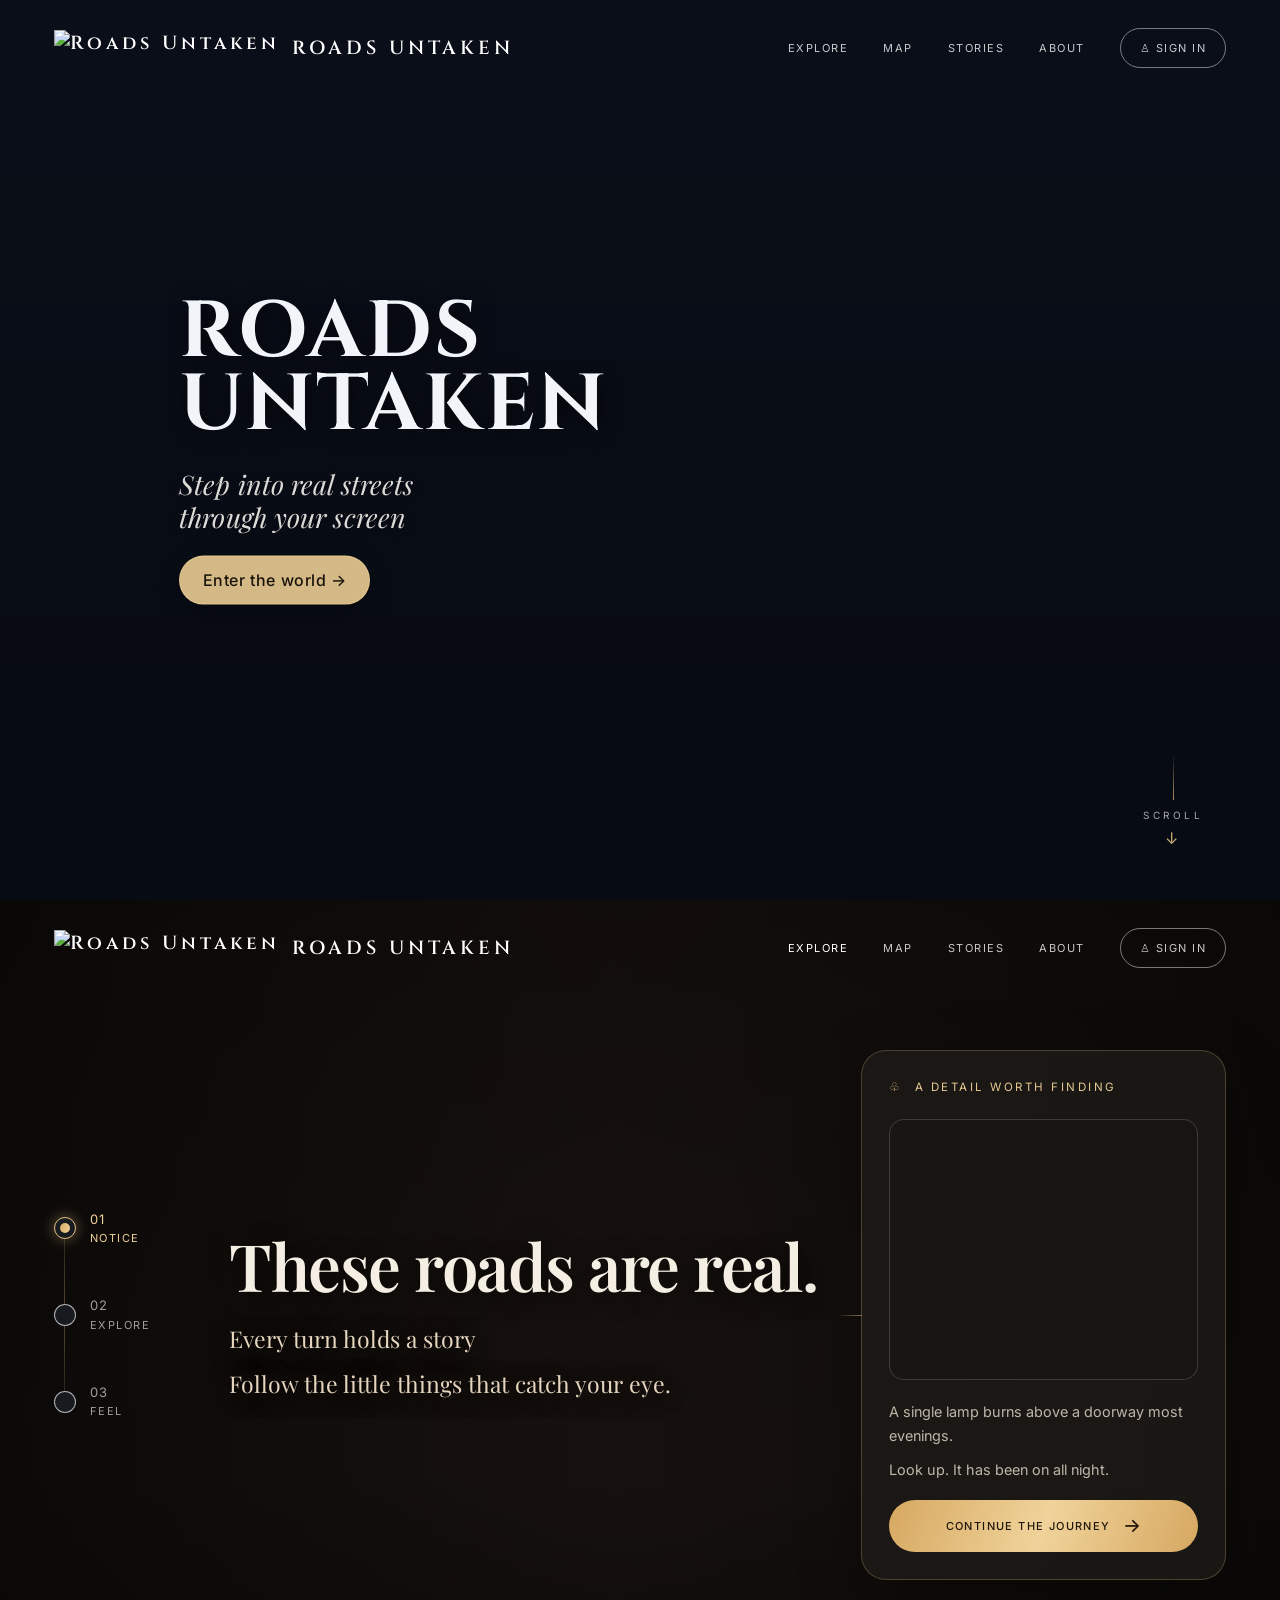
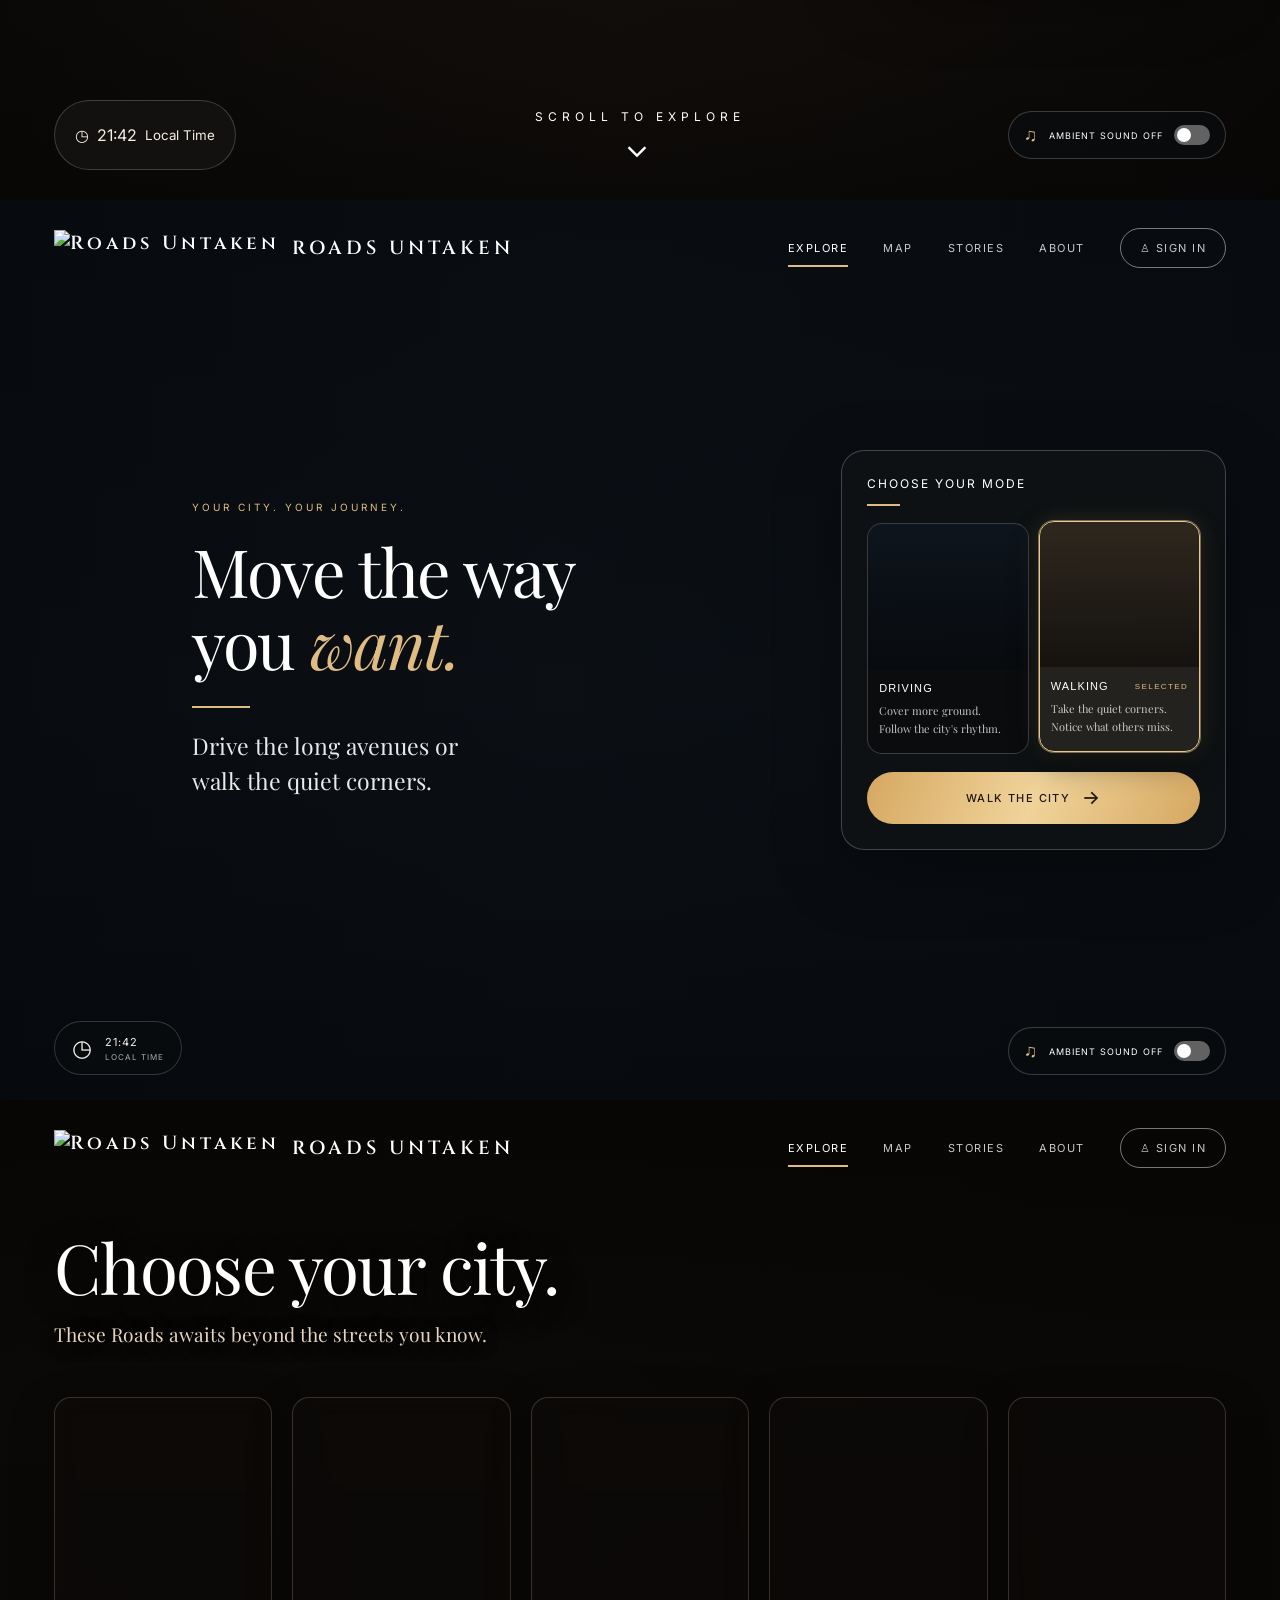
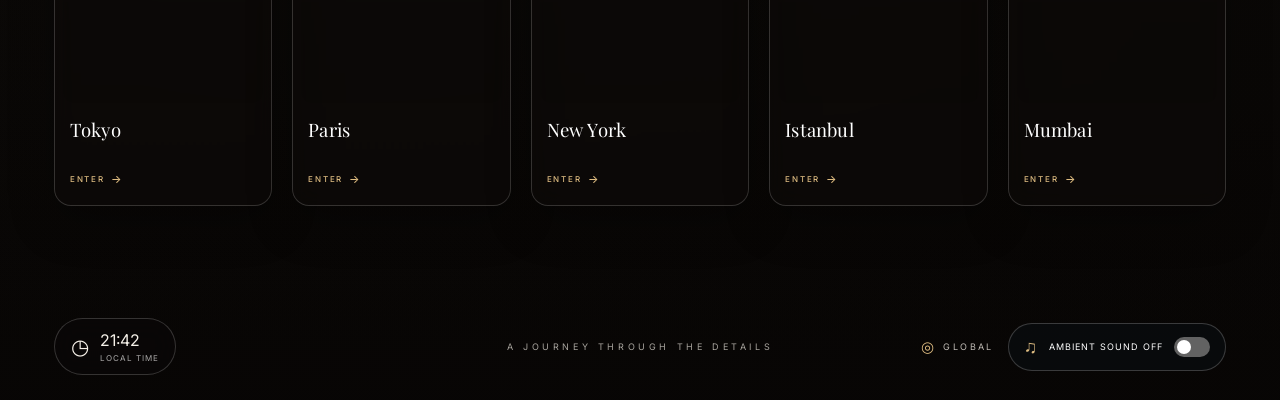
==== commit 520a3d97: "ui ux map changes" ====
--- a/hero.html
+++ b/hero.html
@@ -4,7 +4,7 @@
 <head>
   <meta charset="UTF-8">
   <meta name="viewport" content="width=device-width, initial-scale=1.0">
-  <title>ROADS UNTAKEN</title>
+  <title>Roads Untaken — A Journey Through the Details</title>
   <link rel="icon" href="logo.png" type="image/png">
   <link rel="apple-touch-icon" href="logo.png">
   <link rel="preconnect" href="https://fonts.googleapis.com">
@@ -20,6 +20,7 @@
   <div class="opening">
     <section class="hero">
       <div class="hero-bg"></div>
+      <div class="hero-spotlight" aria-hidden="true"></div>
       <header class="s2-header hero-header">
         <a href="#" class="s2-logo">
           <img src="logo.png" alt="Roads Untaken" class="logo-img">
@@ -35,18 +36,21 @@
           </a>
         </nav>
       </header>
-      <div class="hero-title">
+      <div class="hero-content">
         <h1>
           <span>ROADS</span>
           <span>UNTAKEN</span>
         </h1>
-        <div class="hero-right">
-          <p class="tagline">Step into real vibing world through your screen</p>
-          <a href="#scroll-one" class="explore-link" id="explore-btn">
-            Explore the world →
-          </a>
-        </div>
-      </div>
+        <p class="tagline">Step into real streets through your screen</p>
+        <a href="#scroll-one" class="explore-link" id="explore-btn">
+          Enter the world →
+        </a>
+      </div>
+      <a href="#scroll-one" class="hero-scroll-cue" id="hero-scroll-cue" aria-label="Scroll to explore">
+        <span class="hero-scroll-line" aria-hidden="true"></span>
+        <span>SCROLL</span>
+        <span class="hero-scroll-arrow" aria-hidden="true">↓</span>
+      </a>
     </section>
 
     <section class="scroll-one" id="scroll-one">
@@ -85,7 +89,7 @@
               <span class="step-label">EXPLORE</span>
             </span>
           </a>
-          <a href="#cities" class="story-step" data-step="explore">
+          <a href="#cities" class="story-step" data-step="feel">
             <span class="step-dot"></span>
             <span class="step-copy">
               <span class="step-number">03</span>
@@ -107,14 +111,12 @@
             <span>A DETAIL WORTH FINDING</span>
           </div>
           <div class="detail-image"></div>
-          <p class="detail-text">Some signs aren't meant to be seen by everyone.</p>
-          <p class="detail-text">This one waits for the curious.</p>
-          <button class="reveal-button" id="reveal-detail">
+          <p class="detail-text">A single lamp burns above a doorway most evenings.</p>
+          <p class="detail-text">Look up. It has been on all night.</p>
+          <a href="#next-section" class="reveal-button" id="reveal-detail">
+            <span class="reveal-label">CONTINUE THE JOURNEY</span>
             <span class="reveal-arrow">→</span>
-          </button>
-          <div class="reveal-message" id="reveal-message" aria-live="polite">
-            Look closer. Every street has a secret waiting to be discovered.
-          </div>
+          </a>
         </aside>
       </div>
 
@@ -183,8 +185,8 @@
           <div class="s2-gold-line"></div>
 
           <p>
-            Drive through the city or<br>
-            walk its quiet corners.
+            Drive the long avenues or<br>
+            walk the quiet corners.
           </p>
 
         </div>
@@ -205,8 +207,8 @@
                 <h4>DRIVING</h4>
 
                 <p>
-                  Flow with the streets.<br>
-                  Discover at your pace.
+                  Cover more ground.<br>
+                  Follow the city's rhythm.
                 </p>
               </div>
 
@@ -220,8 +222,8 @@
                 <h4>WALKING</h4>
 
                 <p>
-                  Savor the details.<br>
-                  Make the city yours.
+                  Take the quiet corners.<br>
+                  Notice what others miss.
                 </p>
               </div>
 
@@ -230,7 +232,7 @@
           </div>
 
           <button type="button" class="s2-start-button">
-            <span class="s2-button-label">TRY THE FEELING</span>
+            <span class="s2-button-label">WALK THE CITY</span>
             <span class="s2-button-arrow">→</span>
           </button>
 
@@ -295,7 +297,7 @@
 
         <div class="s3-city-grid">
 
-          <button type="button" class="s3-city-card" data-city="Tokyo" aria-pressed="false">
+          <button type="button" class="s3-city-card" data-city="Tokyo" aria-pressed="false" data-cursor="Tokyo">
             <span class="s3-city-image s3-image-tokyo"></span>
             <span class="s3-city-copy">
               <span class="s3-city-name">Tokyo</span>
@@ -306,7 +308,7 @@
             </span>
           </button>
 
-          <button type="button" class="s3-city-card" data-city="Paris" aria-pressed="false">
+          <button type="button" class="s3-city-card" data-city="Paris" aria-pressed="false" data-cursor="Paris">
             <span class="s3-city-image s3-image-paris"></span>
             <span class="s3-city-copy">
               <span class="s3-city-name">Paris</span>
@@ -317,7 +319,7 @@
             </span>
           </button>
 
-          <button type="button" class="s3-city-card" data-city="New York" aria-pressed="false">
+          <button type="button" class="s3-city-card" data-city="New York" aria-pressed="false" data-cursor="New York">
             <span class="s3-city-image s3-image-newyork"></span>
             <span class="s3-city-copy">
               <span class="s3-city-name">New York</span>
@@ -328,7 +330,7 @@
             </span>
           </button>
 
-          <button type="button" class="s3-city-card" data-city="Istanbul" aria-pressed="false">
+          <button type="button" class="s3-city-card" data-city="Istanbul" aria-pressed="false" data-cursor="Istanbul">
             <span class="s3-city-image s3-image-istanbul"></span>
             <span class="s3-city-copy">
               <span class="s3-city-name">Istanbul</span>
@@ -339,7 +341,7 @@
             </span>
           </button>
 
-          <button type="button" class="s3-city-card" data-city="Mumbai" aria-pressed="false">
+          <button type="button" class="s3-city-card" data-city="Mumbai" aria-pressed="false" data-cursor="Mumbai">
             <span class="s3-city-image s3-image-mumbai"></span>
             <span class="s3-city-copy">
               <span class="s3-city-name">Mumbai</span>
@@ -367,7 +369,7 @@
 
         </div>
 
-        <div class="s3-tagline"></div>
+        <div class="s3-tagline">A JOURNEY THROUGH THE DETAILS</div>
 
         <div class="s3-footer-right">
 
@@ -435,7 +437,7 @@
   <!-- Reusable City Map & Street Experience Modal -->
   <div id="city-modal" class="city-modal" aria-hidden="true" role="dialog" aria-modal="true" aria-label="City Explorer">
     <div class="city-modal-backdrop" id="city-modal-backdrop"></div>
-    <div class="city-modal-dialog">
+    <div class="city-modal-dialog" tabindex="-1">
       <!-- Modal Header -->
       <header class="city-modal-header">
         <div class="city-modal-header-left">
@@ -449,7 +451,7 @@
         <div class="city-modal-header-right">
           <div class="city-modal-status-pill" id="city-modal-status">
             <span class="status-indicator"></span>
-            <span class="status-label" id="city-modal-status-text">INITIALIZING SATELLITE...</span>
+            <span class="status-label" id="city-modal-status-text">FINDING THE CITY…</span>
           </div>
           <button type="button" class="city-modal-skip-btn" id="city-modal-skip-btn"
             title="Skip directly to street video">
@@ -473,24 +475,24 @@
           <!-- Gamified HUD Overlay -->
           <div class="city-map-hud" id="city-map-hud">
             <div class="hud-corner hud-top-left">
-              <span class="hud-mono" id="hud-target-name">TARGET: TOKYO</span>
+              <span class="hud-mono" id="hud-target-name">CITY: TOKYO</span>
               <span class="hud-mono hud-dim" id="hud-camera-zoom">ZOOM: 1.5</span>
             </div>
             <div class="hud-corner hud-bottom-left">
-              <span class="hud-label">ALTITUDE TRAJECTORY</span>
+              <span class="hud-label">APPROACH</span>
               <span class="hud-val" id="hud-altitude-label">ORBITAL VIEW</span>
             </div>
             <div class="hud-corner hud-bottom-right">
-              <span class="hud-mono" id="hud-fps-label">GPS LOCK: 100%</span>
+              <span class="hud-mono" id="hud-fps-label">STREET LEVEL</span>
             </div>
           </div>
           <!-- Fallback / Token Error if WebGL or Mapbox token fails -->
           <div class="city-map-fallback" id="city-map-fallback" style="display: none;">
             <div class="fallback-content">
-              <div class="fallback-badge">🛰️ SATELLITE TELEMETRY NOTICE</div>
-              <h3 class="fallback-title" id="fallback-title">Mapbox Access Token Required</h3>
-              <p class="fallback-desc" id="fallback-desc">To render real-time 3D buildings and satellite atmospheric
-                flight, enter a Mapbox Public Token:</p>
+              <div class="fallback-badge">MAP PAUSED</div>
+              <h3 class="fallback-title" id="fallback-title">The map needs a moment.</h3>
+              <p class="fallback-desc" id="fallback-desc">Enter a Mapbox public token to load the 3D city view, or
+                continue straight to the street.</p>
               <div class="fallback-token-row" id="fallback-token-row">
                 <input type="text" id="mapbox-token-input" placeholder="pk.eyJ1..." class="fallback-token-input"
                   spellcheck="false" autocomplete="off">
@@ -509,6 +511,17 @@
         <div class="city-modal-video-stage" id="city-modal-video-stage" style="display: none; opacity: 0;">
           <div class="city-video-frame" id="city-video-frame">
             <video id="city-video" class="city-video" muted autoplay loop playsinline preload="metadata"></video>
+          </div>
+
+          <div class="city-video-loading" id="city-video-loading">
+            <span class="city-video-loading-label" id="city-video-loading-label">ENTERING THE CITY…</span>
+            <span class="city-video-loading-line"></span>
+          </div>
+
+          <div class="city-video-fallback" id="city-video-fallback" hidden>
+            <span class="city-video-fallback-badge">STREET VIEW UNAVAILABLE</span>
+            <p>This street is quiet right now.</p>
+            <button type="button" class="city-video-fallback-btn" id="city-video-fallback-btn">Back to cities</button>
           </div>
 
           <!-- Custom Drive & Listen Minimal Controls HUD -->
@@ -555,6 +568,13 @@
     </div>
   </div>
 
+  <!-- Smooth Trailing Cursor Follower -->
+  <div class="custom-cursor" id="custom-cursor" aria-hidden="true">
+    <div class="cursor-circle">
+      <span class="cursor-label" id="cursor-label"></span>
+    </div>
+  </div>
+
   <script src="https://api.mapbox.com/mapbox-gl-js/v2.15.0/mapbox-gl.js"></script>
   <script src="https://cdnjs.cloudflare.com/ajax/libs/gsap/3.12.5/gsap.min.js"></script>
   <script src="https://cdnjs.cloudflare.com/ajax/libs/gsap/3.12.5/ScrollTrigger.min.js"></script>
--- a/style.css
+++ b/style.css
@@ -98,6 +98,9 @@
 
 
 .hero {
+  --hero-x: 50%;
+  --hero-y: 50%;
+
   position: relative;
   isolation: isolate;
   width: 100vw;
@@ -108,17 +111,41 @@
   flex-direction: column;
   justify-content: center;
   align-items: center;
-  padding: 2rem 4.2%;
+  padding: 2rem clamp(2rem, 6vw, 7rem);
 }
 
 .hero-bg {
   position: absolute;
-  inset: 0;
+  inset: -14px;
   z-index: -2;
   pointer-events: none;
   background:
     linear-gradient(rgba(10, 15, 25, 0.4), rgba(5, 8, 15, 0.6)),
     url("1st.png") no-repeat center center / cover;
+
+  transition: translate 0.35s ease-out;
+  will-change: transform, translate;
+}
+
+.hero-spotlight {
+  position: absolute;
+  inset: 0;
+  z-index: 1;
+  pointer-events: none;
+
+  background: radial-gradient(
+    600px circle at var(--hero-x) var(--hero-y),
+    rgba(255, 255, 255, 0.12),
+    transparent 42%
+  );
+
+  mix-blend-mode: soft-light;
+  opacity: 0;
+  transition: opacity 0.6s ease;
+}
+
+.hero.is-pointer-active .hero-spotlight {
+  opacity: 1;
 }
 
 .navbar {
@@ -190,71 +217,142 @@
   fill: currentColor;
 }
 
-.hero-title {
+.hero-content {
+  position: absolute;
+  left: 14%;
+  top: 50%;
+  translate: 0 -50%;
+  z-index: 2;
+
+  display: flex;
+  flex-direction: column;
+  align-items: flex-start;
+
+  max-width: 640px;
+
   font-family: 'Cinzel', serif;
-  font-size: clamp(3.5rem, 7vw, 7.5rem);
+  color: #f1f5f9;
+}
+
+.hero-content h1 {
+  max-width: 9ch;
+  margin-bottom: 1.6rem;
+
+  font-size: clamp(3.4rem, 6.2vw, 6.1rem);
   font-weight: 700;
-  line-height: 0.95;
+  line-height: 0.92;
   letter-spacing: 2px;
+
   color: #f1f5f9;
   text-shadow: 2px 4px 20px rgba(0, 0, 0, 0.7);
-  width: 100%;
-  max-width: none;
-  display: flex;
-  justify-content: space-between;
-  align-items: center;
-  gap: 3rem;
-  padding: 0;
-  margin-top: 0;
-}
-
-.hero-title h1 {
-  font-size: inherit;
-}
-
-.hero-title span {
+}
+
+.hero-content h1 span {
   display: block;
 }
 
-.hero-right {
-  display: flex;
-  flex-direction: column;
-  align-items: flex-start;
-  max-width: 450px;
-}
-
 .tagline {
+  max-width: 16ch;
+  margin-bottom: 1rem;
+
   font-family: 'Playfair Display', serif;
   font-style: italic;
-  font-size: clamp(1.8rem, 3vw, 2.8rem);
-  line-height: 1.2;
-  color: #f8fafc;
-  margin-bottom: 2rem;
-  text-shadow: 1px 2px 10px rgba(0, 0, 0, 0.6);
+  font-weight: 400;
+  font-size: clamp(1.35rem, 2.1vw, 1.85rem);
+  line-height: 1.25;
+  letter-spacing: 0.1px;
+
+  color: #f4f1eb;
+  opacity: 0.9;
+  text-shadow: 0 2px 14px rgba(0, 0, 0, 0.5);
 }
 
 .explore-link {
+  --magnet-x: 0px;
+  --magnet-y: 0px;
+
   display: inline-flex;
   align-items: center;
-  gap: 0.8rem;
-  font-family: 'Playfair Display', serif;
-  font-style: italic;
-  font-size: 1.25rem;
-  color: #e2e8f0;
+  gap: 0.55rem;
+  font-family: "Inter", sans-serif;
+  font-size: 1rem;
+  font-weight: 500;
+  letter-spacing: 0.6px;
+  color: #1a140c;
   text-decoration: none;
-  padding: 0.6rem 1.6rem;
-  background: rgba(0, 0, 0, 0.35);
-  border: 1px solid rgba(255, 255, 255, 0.2);
-  border-radius: 40px;
-  backdrop-filter: blur(8px);
-  transition: all 0.3s ease;
-  box-shadow: 0 4px 20px rgba(0, 0, 0, 0.4);
+  padding: 0.85rem 1.4rem;
+  background: rgba(230, 201, 145, 0.92);
+  border: 1px solid rgba(230, 201, 145, 0.92);
+  border-radius: 999px;
+  margin-top: 0.3rem;
+  transition: background 0.3s ease, border-color 0.3s ease, transform 0.25s ease,
+    box-shadow 0.3s ease;
+  box-shadow: 0 8px 24px rgba(0, 0, 0, 0.28);
+  transform: translate(var(--magnet-x), var(--magnet-y));
 }
 
 .explore-link:hover {
-  background: rgba(255, 255, 255, 0.15);
-  border-color: rgba(255, 255, 255, 0.4);
-  transform: translateX(5px);
+  background: #e9ce9d;
+  border-color: #f0d9ae;
+  color: #1a140c;
+  transform: translate(var(--magnet-x), calc(var(--magnet-y) - 2px));
+  box-shadow: 0 12px 30px rgba(0, 0, 0, 0.34);
+}
+
+.hero-scroll-cue {
+  position: absolute;
+  right: clamp(2rem, 6vw, 7rem);
+  bottom: clamp(1.75rem, 6vh, 3.5rem);
+  z-index: 4;
+
+  display: flex;
+  flex-direction: column;
+  align-items: center;
+  gap: 9px;
+
+  color: rgba(244, 241, 235, 0.68);
+  text-decoration: none;
+
+  font-family: "Inter", sans-serif;
+  font-size: 10px;
+  letter-spacing: 3.5px;
+
+  transition: color 0.3s ease;
+}
+
+.hero-scroll-cue:hover {
+  color: rgba(244, 241, 235, 0.88);
+}
+
+.hero-scroll-line {
+  width: 1px;
+  height: 46px;
+
+  background: linear-gradient(
+    180deg,
+    rgba(223, 189, 130, 0),
+    rgba(223, 189, 130, 0.75)
+  );
+}
+
+.hero-scroll-arrow {
+  color: #dfbd82;
+  font-size: 16px;
+  line-height: 1;
+  opacity: 0.9;
+  animation: hero-cue-bob 2.4s ease-in-out infinite;
+}
+
+@keyframes hero-cue-bob {
+
+  0%,
+  100% {
+    transform: translateY(0);
+  }
+
+  50% {
+    transform: translateY(4px);
+  }
 }
 
 .hamburger {
@@ -361,6 +459,7 @@
 }
 
 .scroll-layout {
+  --layout-gap: clamp(14px, 2vw, 30px);
   position: relative;
   z-index: 1;
   flex: 1;
@@ -370,6 +469,7 @@
   width: 100%;
   max-width: 1600px;
   margin: 28px auto;
+  column-gap: var(--layout-gap);
 }
 
 .story-nav {
@@ -388,7 +488,7 @@
   bottom: 12px;
   left: 10px;
   width: 1px;
-  background: rgba(255, 255, 255, 0.30);
+  background: linear-gradient(180deg, rgba(223, 189, 130, 0.1), rgba(223, 189, 130, 0.35), rgba(223, 189, 130, 0.1));
 }
 
 .story-step {
@@ -493,14 +593,23 @@
 }
 
 .detail-card {
+  position: relative;
   width: 100%;
   padding: 27px;
-  border: 1px solid rgba(255, 255, 255, 0.24);
+  border: 1px solid rgba(223, 189, 130, 0.26);
   border-radius: 25px;
-  background: rgba(29, 26, 23, 0.78);
+  background: rgba(29, 26, 23, 0.86);
   box-shadow: 0 20px 65px rgba(0, 0, 0, 0.32);
-  backdrop-filter: blur(14px);
-  -webkit-backdrop-filter: blur(14px);
+}
+
+.detail-card::before {
+  content: "";
+  position: absolute;
+  top: 50%;
+  left: calc(-1 * var(--layout-gap, 28px));
+  width: var(--layout-gap, 28px);
+  height: 1px;
+  background: linear-gradient(90deg, transparent, rgba(223, 189, 130, 0.55));
 }
 
 .card-heading {
@@ -512,6 +621,11 @@
   font-size: 0.72rem;
   letter-spacing: 2.5px;
   line-height: 1.6;
+  color: #e6c991;
+}
+
+.lantern-icon {
+  color: #dfbd82;
 }
 
 .detail-image {
@@ -519,7 +633,7 @@
   aspect-ratio: 1.18 / 1;
   border-radius: 15px;
   border: 1px solid rgba(255, 255, 255, 0.16);
-  background-image: linear-gradient(rgba(0, 0, 0, 0.05), rgba(0, 0, 0, 0.08)), url("2nd.png");
+  background-image: linear-gradient(rgba(0, 0, 0, 0.05), rgba(0, 0, 0, 0.08)), url("images/detail-lamp.jpg");
   background-size: cover;
   background-position: center;
 }
@@ -529,7 +643,7 @@
   font-family: "Inter", sans-serif;
   font-size: 0.9rem;
   line-height: 1.65;
-  color: rgba(255, 244, 227, 0.65);
+  color: rgba(255, 244, 227, 0.72);
 }
 
 .detail-text+.detail-text {
@@ -537,23 +651,25 @@
 }
 
 .reveal-button {
+  width: 100%;
+  min-height: 52px;
+  margin-top: 18px;
+  padding: 14px 18px;
   display: flex;
   justify-content: center;
   align-items: center;
   gap: 12px;
-  width: 100%;
-  margin-top: 22px;
-  padding: 18px 12px;
-  border: 1px solid rgba(223, 189, 130, 0.35);
-  border-radius: 12px;
+  border: none;
+  border-radius: 35px;
   background: linear-gradient(110deg, #d6a861, #f0d39a, #d6a861);
   color: #20170c;
   font-family: "Inter", sans-serif;
-  font-size: 0.8rem;
+  font-size: 11px;
   font-weight: 500;
-  letter-spacing: 3px;
+  letter-spacing: 1.4px;
+  text-decoration: none;
   cursor: pointer;
-  transition: transform 0.25s ease, box-shadow 0.25s ease;
+  transition: transform 0.3s ease, box-shadow 0.3s ease;
 }
 
 .reveal-button:hover {
@@ -562,21 +678,13 @@
 }
 
 .reveal-arrow {
-  font-size: 1.4rem;
+  font-size: 19px;
   line-height: 1;
-}
-
-.reveal-message {
-  display: none;
-  padding-top: 18px;
-  font-family: "Playfair Display", serif;
-  font-size: 1rem;
-  line-height: 1.6;
-  color: var(--gold);
-}
-
-.detail-card.revealed .reveal-message {
-  display: block;
+  transition: transform 0.3s ease;
+}
+
+.reveal-button:hover .reveal-arrow {
+  transform: translateX(4px);
 }
 
 .scroll-footer {
@@ -674,17 +782,23 @@
     padding: 22px 18px;
   }
 
-  .hero-title {
-    flex-direction: column;
-    align-items: flex-start;
-    gap: 2rem;
-    margin-top: 0;
-    padding: 0;
-    max-width: 1400px;
-  }
-
-  .hero-right {
-    margin-top: 0;
+  .hero-content h1 {
+    font-size: clamp(3.2rem, 7.5vw, 4.4rem);
+  }
+}
+
+@media (max-width: 760px) {
+  .hero {
+    padding: 22px 18px;
+  }
+
+  .hero-content {
+    left: 18px;
+  }
+
+  .hero-content h1 {
+    font-size: clamp(2.5rem, 11vw, 3.6rem);
+    letter-spacing: 1px;
   }
 }
 
@@ -778,6 +892,10 @@
     align-self: center;
     padding: 20px;
     border-radius: 20px;
+  }
+
+  .detail-card::before {
+    display: none;
   }
 
   .detail-image {
@@ -906,6 +1024,7 @@
   color: #fff;
   font-family: "Cinzel", serif;
   font-size: 19px;
+  font-weight: 600;
   letter-spacing: 4px;
   white-space: nowrap;
 }
@@ -1150,10 +1269,7 @@
   border: 1px solid rgba(255, 255, 255, 0.22);
   border-radius: 23px;
 
-  background: rgba(15, 18, 20, 0.82);
-
-  -webkit-backdrop-filter: blur(16px);
-  backdrop-filter: blur(16px);
+  background: rgba(15, 18, 20, 0.9);
 
   box-shadow: 0 20px 65px rgba(0, 0, 0, 0.35);
 }
@@ -1211,9 +1327,14 @@
 }
 
 .s2-mode-card.s2-mode-selected {
-  border-color: var(--s2-gold);
-
-  box-shadow: 0 0 16px rgba(223, 189, 130, 0.15);
+  border-color: #e6c991;
+  background: rgba(223, 189, 130, 0.1);
+  transform: translateY(-2px);
+
+  box-shadow:
+    0 0 0 1px rgba(223, 189, 130, 0.5),
+    0 14px 30px rgba(0, 0, 0, 0.35),
+    0 0 24px rgba(223, 189, 130, 0.16);
 }
 
 .s2-mode-image {
@@ -1233,13 +1354,13 @@
 
 .s2-driving-image {
   background-image:
-    linear-gradient(rgba(0, 0, 0, 0.05), rgba(0, 0, 0, 0.12)),
+    linear-gradient(rgba(22, 38, 62, 0.32), rgba(6, 9, 14, 0.58)),
     url("driving.png");
 }
 
 .s2-walking-image {
   background-image:
-    linear-gradient(rgba(0, 0, 0, 0.05), rgba(0, 0, 0, 0.12)),
+    linear-gradient(rgba(76, 54, 26, 0.26), rgba(10, 7, 4, 0.56)),
     url("walking.png");
 }
 
@@ -1249,10 +1370,23 @@
 
 .s2-mode-info h4 {
   margin: 0 0 8px;
+
+  display: flex;
+  align-items: center;
+  justify-content: space-between;
+  gap: 8px;
 
   font-size: 11px;
   font-weight: 500;
   letter-spacing: 1.1px;
+}
+
+.s2-mode-card.s2-mode-selected .s2-mode-info h4::after {
+  content: "SELECTED";
+  color: var(--s2-gold);
+  font-size: 8px;
+  font-weight: 500;
+  letter-spacing: 1.4px;
 }
 
 .s2-mode-info p {
@@ -2076,7 +2210,7 @@
   }
 
   .s3-city-name {
-    font-size: 1.1rem;
+    font-size: 1.15rem;
   }
 
   .s3-footer {
@@ -2183,6 +2317,27 @@
   .scroll-two-bg {
     opacity: 1;
     transform: none;
+  }
+
+  .scroll-cue .scroll-chevron,
+  .hero-scroll-arrow,
+  .city-video-loading-line,
+  .city-modal-status-pill .status-indicator {
+    animation: none;
+  }
+
+  .hero-bg {
+    transition: none;
+  }
+
+  .hero-spotlight {
+    display: none;
+  }
+
+  .s2-mode-card,
+  .city-video-loading,
+  .city-video-footer-bar {
+    transition: none;
   }
 
   .scroll-one .scroll-two-header,
@@ -2657,7 +2812,7 @@
 /* Video Stage */
 .city-modal-video-stage {
   z-index: 2;
-  background: #000000;
+  background: radial-gradient(circle at 50% 42%, #1b1610 0%, #07090d 72%);
 }
 
 .city-video-frame {
@@ -2680,6 +2835,167 @@
   display: block;
   outline: none;
   border: none;
+}
+
+/* Full-bleed immersive state once the street video starts */
+.city-modal.is-immersive {
+  padding: 0;
+}
+
+.city-modal.is-immersive .city-modal-dialog {
+  max-width: 100%;
+  height: 100%;
+  min-height: 0;
+  border-color: transparent;
+  border-radius: 0;
+  box-shadow: none;
+}
+
+.city-modal.is-immersive .city-modal-header {
+  position: absolute;
+  top: 0;
+  left: 0;
+  width: 100%;
+  padding: 16px 20px;
+  background: linear-gradient(to bottom, rgba(0, 0, 0, 0.55), transparent);
+  border-bottom: none;
+}
+
+.city-modal.is-immersive .city-modal-header-left,
+.city-modal.is-immersive .city-modal-status-pill,
+.city-modal.is-immersive .city-modal-skip-btn {
+  display: none;
+}
+
+.city-modal.is-immersive .city-modal-header-right {
+  margin-left: auto;
+}
+
+.city-modal.is-immersive .city-modal-close {
+  background: rgba(10, 14, 24, 0.6);
+  border-color: rgba(255, 255, 255, 0.3);
+  backdrop-filter: blur(6px);
+  -webkit-backdrop-filter: blur(6px);
+}
+
+.city-modal.is-immersive .city-video-controls-overlay {
+  top: 22px;
+  right: 76px;
+}
+
+.city-modal.is-immersive .city-video-footer-bar {
+  opacity: 0;
+}
+
+/* Elegant loading hand-off between map and street */
+.city-video-loading {
+  position: absolute;
+  inset: 0;
+  z-index: 8;
+  display: flex;
+  flex-direction: column;
+  align-items: center;
+  justify-content: center;
+  gap: 14px;
+  background: radial-gradient(circle at 50% 42%, #1b1610 0%, #07090d 72%);
+  color: #ecd9b4;
+  transition: opacity 0.45s ease;
+}
+
+.city-video-loading[hidden] {
+  display: none;
+}
+
+.city-video-loading.is-hidden {
+  opacity: 0;
+  pointer-events: none;
+}
+
+.city-video-loading-label {
+  font-family: "Inter", sans-serif;
+  font-size: 10px;
+  letter-spacing: 3px;
+  text-transform: uppercase;
+}
+
+.city-video-loading-line {
+  width: 120px;
+  height: 1px;
+  background: linear-gradient(90deg, transparent, #dfbd82, transparent);
+  animation: loading-sweep 1.4s ease-in-out infinite;
+}
+
+@keyframes loading-sweep {
+
+  0%,
+  100% {
+    opacity: 0.3;
+    transform: scaleX(0.5);
+  }
+
+  50% {
+    opacity: 1;
+    transform: scaleX(1);
+  }
+}
+
+/* Quiet fallback when a street video is unavailable */
+.city-video-fallback {
+  position: absolute;
+  inset: 0;
+  z-index: 9;
+  display: flex;
+  flex-direction: column;
+  align-items: center;
+  justify-content: center;
+  gap: 14px;
+  padding: 30px;
+  text-align: center;
+  background: radial-gradient(circle at 50% 42%, #1b1610 0%, #07090d 72%);
+}
+
+.city-video-fallback[hidden] {
+  display: none;
+}
+
+.city-video-fallback:not([hidden]) ~ .city-video-controls-overlay {
+  display: none;
+}
+
+.city-video-fallback-badge {
+  color: #dfbd82;
+  font-family: "Inter", sans-serif;
+  font-size: 9px;
+  letter-spacing: 2.4px;
+}
+
+.city-video-fallback p {
+  max-width: 30ch;
+  margin: 0;
+  color: #e6d6c0;
+  font-family: "Playfair Display", serif;
+  font-size: clamp(1.2rem, 2vw, 1.8rem);
+  line-height: 1.4;
+}
+
+.city-video-fallback-btn {
+  margin-top: 6px;
+  padding: 11px 24px;
+  border: 1px solid rgba(223, 189, 130, 0.55);
+  border-radius: 30px;
+  background: transparent;
+  color: #ecd9b4;
+  font-family: "Inter", sans-serif;
+  font-size: 10px;
+  font-weight: 500;
+  letter-spacing: 1.8px;
+  cursor: pointer;
+  transition: background 0.25s ease, border-color 0.25s ease;
+}
+
+.city-video-fallback-btn:hover {
+  background: rgba(223, 189, 130, 0.14);
+  border-color: #e6c991;
 }
 
 /* Custom Minimal Drive & Listen Controls Overlay */
@@ -2792,6 +3108,7 @@
   z-index: 5;
   pointer-events: none;
   font-size: 11px;
+  transition: opacity 0.5s ease;
 }
 
 .video-footer-left {
@@ -2874,4 +3191,166 @@
   .video-tip {
     display: none;
   }
-}+
+  .city-modal.is-immersive .city-modal-dialog {
+    height: 100vh;
+    height: 100svh;
+    border-radius: 0;
+  }
+
+  .city-modal.is-immersive .city-modal-header {
+    padding: 12px;
+  }
+
+  .city-modal.is-immersive .city-video-controls-overlay {
+    top: 16px;
+    right: 62px;
+  }
+
+  .city-video-audio-toggle {
+    padding: 7px 10px;
+  }
+
+  .city-video-audio-toggle #city-video-audio-label {
+    display: none;
+  }
+}
+
+/* ==========================================================================
+   Smooth Trailing Cursor
+   ========================================================================== */
+@media (pointer: fine) and (hover: hover) {
+  html.has-custom-cursor,
+  html.has-custom-cursor * {
+    cursor: none !important;
+  }
+
+  /* Allow native text cursor on text input and textarea */
+  html.has-custom-cursor input[type="text"],
+  html.has-custom-cursor input[type="search"],
+  html.has-custom-cursor input[type="email"],
+  html.has-custom-cursor input[type="password"],
+  html.has-custom-cursor textarea,
+  html.has-custom-cursor [contenteditable="true"] {
+    cursor: text !important;
+  }
+}
+
+.custom-cursor {
+  position: fixed;
+  top: 0;
+  left: 0;
+  width: 0;
+  height: 0;
+  pointer-events: none;
+  z-index: 2147483647; /* Floating above all overlays, HUDs, and modals */
+  opacity: 0;
+  visibility: hidden;
+  will-change: transform;
+  transition: opacity 0.3s cubic-bezier(0.2, 0.9, 0.3, 1),
+              visibility 0.3s cubic-bezier(0.2, 0.9, 0.3, 1);
+}
+
+.custom-cursor.is-visible {
+  opacity: 1;
+  visibility: visible;
+}
+
+.custom-cursor.is-hidden {
+  opacity: 0;
+  visibility: hidden;
+}
+
+.cursor-circle {
+  position: absolute;
+  top: 0;
+  left: 0;
+  display: flex;
+  align-items: center;
+  justify-content: center;
+  width: 14px;
+  height: 14px;
+  border-radius: 50%;
+  border: 1.2px solid rgba(223, 189, 130, 0.25);
+  background: rgba(223, 189, 130, 0);
+  box-shadow: 0 0 0px rgba(223, 189, 130, 0);
+  transform: translate(-50%, -50%);
+  transform-origin: center center;
+  transition: width 0.38s cubic-bezier(0.22, 1, 0.36, 1),
+              height 0.38s cubic-bezier(0.22, 1, 0.36, 1),
+              border-color 0.32s cubic-bezier(0.22, 1, 0.36, 1),
+              background-color 0.32s cubic-bezier(0.22, 1, 0.36, 1),
+              box-shadow 0.32s cubic-bezier(0.22, 1, 0.36, 1),
+              transform 0.16s cubic-bezier(0.22, 1, 0.36, 1);
+}
+
+/* Soft glowing center in default state */
+.cursor-circle::before {
+  content: "";
+  position: absolute;
+  inset: 0;
+  border-radius: 50%;
+  background: radial-gradient(circle, rgba(250, 243, 228, 0.95) 0%, rgba(223, 189, 130, 0.85) 65%, rgba(223, 189, 130, 0.45) 100%);
+  box-shadow: 0 0 10px rgba(223, 189, 130, 0.45),
+              0 0 3px rgba(255, 245, 225, 0.3);
+  transition: opacity 0.32s cubic-bezier(0.22, 1, 0.36, 1);
+  opacity: 1;
+}
+
+/* Hover state: expands to 48px - 54px outline ring, hollow center, warm gold tint */
+.custom-cursor.is-hovering .cursor-circle {
+  width: 48px;
+  height: 48px;
+  border-color: rgba(223, 189, 130, 0.88);
+  background: rgba(223, 189, 130, 0.04);
+  box-shadow: 0 0 16px rgba(223, 189, 130, 0.28),
+              inset 0 0 8px rgba(223, 189, 130, 0.08);
+  backdrop-filter: blur(1px);
+  -webkit-backdrop-filter: blur(1px);
+}
+
+.custom-cursor.is-hovering .cursor-circle::before {
+  opacity: 0;
+}
+
+/* When hover state has a label */
+.custom-cursor.is-hovering.has-label .cursor-circle {
+  width: 54px;
+  height: 54px;
+}
+
+/* Active click / press tactile compression */
+.custom-cursor.is-clicking .cursor-circle {
+  transform: translate(-50%, -50%) scale(0.85);
+}
+
+/* Tiny typography label inside outline ring */
+.cursor-label {
+  display: block;
+  font-family: 'Cinzel', 'Inter', -apple-system, sans-serif;
+  font-size: 8.5px;
+  font-weight: 600;
+  letter-spacing: 0.14em;
+  text-transform: uppercase;
+  color: #f8ebd3;
+  text-shadow: 0 1px 3px rgba(0, 0, 0, 0.7);
+  opacity: 0;
+  transform: scale(0.7);
+  transition: opacity 0.22s cubic-bezier(0.22, 1, 0.36, 1),
+              transform 0.22s cubic-bezier(0.22, 1, 0.36, 1);
+  user-select: none;
+  pointer-events: none;
+  line-height: 1;
+}
+
+.custom-cursor.has-label .cursor-label {
+  opacity: 1;
+  transform: scale(1);
+}
+
+/* Fallback & mobile rules: completely disable custom cursor on touch/reduced motion */
+@media (pointer: coarse), (hover: none), (prefers-reduced-motion: reduce) {
+  .custom-cursor {
+    display: none !important;
+  }
+}
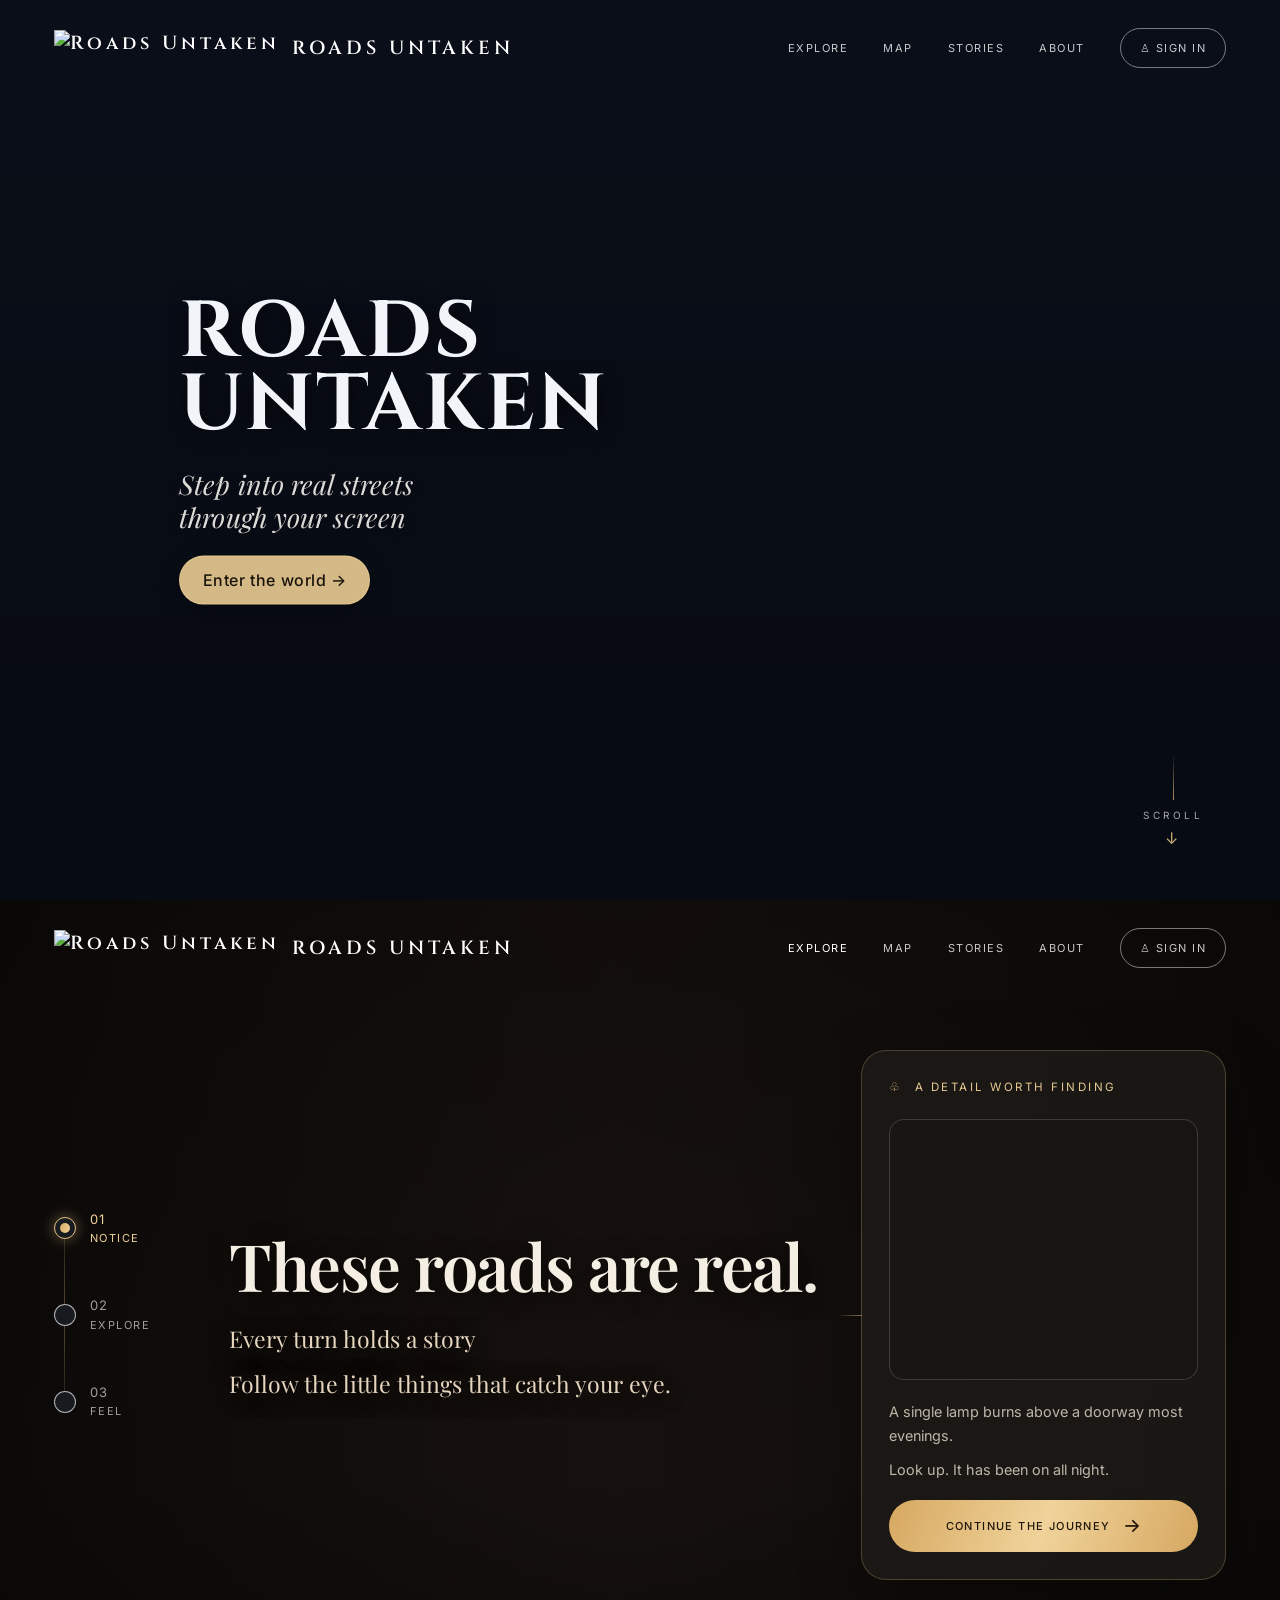
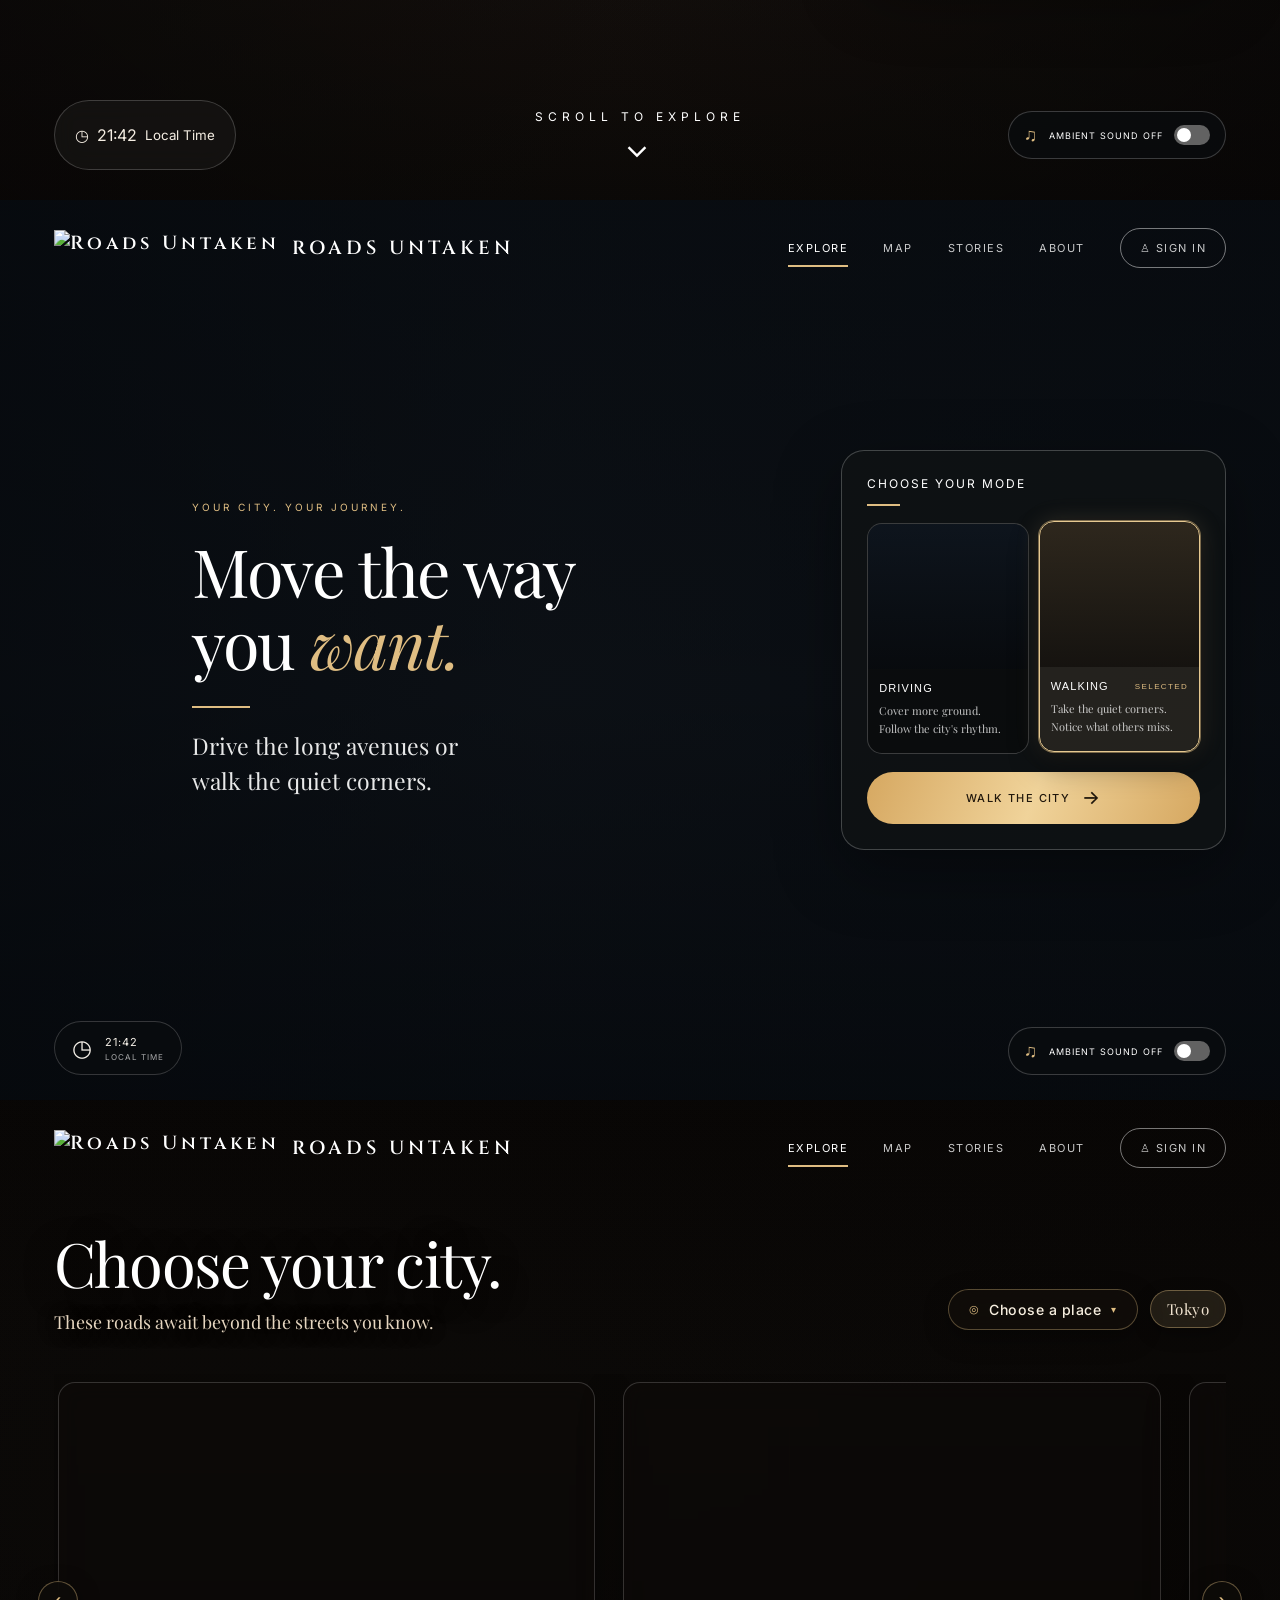
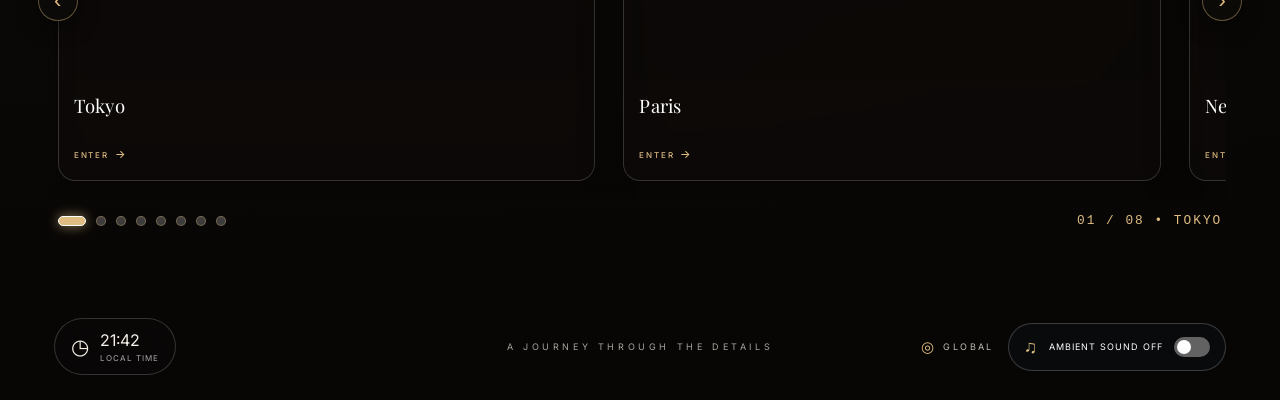
==== commit 75ded723: "search city" ====
--- a/hero.html
+++ b/hero.html
@@ -13,7 +13,7 @@
     href="https://fonts.googleapis.com/css2?family=Cinzel:wght@400;600;700&family=Playfair+Display:ital,wght@0,400;0,600;1,400&family=Inter:wght@300;400;500;600&display=swap"
     rel="stylesheet">
   <link href="https://api.mapbox.com/mapbox-gl-js/v2.15.0/mapbox-gl.css" rel="stylesheet">
-  <link rel="stylesheet" href="style.css">
+  <link rel="stylesheet" href="style.css?v=roads_v4">
 </head>
 
 <body>
@@ -27,11 +27,11 @@
           <span>ROADS UNTAKEN</span>
         </a>
         <nav class="s2-nav">
-          <a href="#">EXPLORE</a>
-          <a href="#">MAP</a>
-          <a href="#">STORIES</a>
-          <a href="#">ABOUT</a>
-          <a href="#" class="s2-signin">
+          <a href="#next-section">EXPLORE</a>
+          <a href="#cities">MAP</a>
+          <a href="#cities">STORIES</a>
+          <a href="#cities">ABOUT</a>
+          <a href="#cities" class="s2-signin">
             ♙ SIGN IN
           </a>
         </nav>
@@ -290,68 +290,174 @@
 
       <div class="s3-content">
 
-        <div class="s3-intro">
-          <h2>Choose your city.</h2>
-          <p>These Roads awaits beyond the streets you know.</p>
-        </div>
-
-        <div class="s3-city-grid">
-
-          <button type="button" class="s3-city-card" data-city="Tokyo" aria-pressed="false" data-cursor="Tokyo">
-            <span class="s3-city-image s3-image-tokyo"></span>
-            <span class="s3-city-copy">
-              <span class="s3-city-name">Tokyo</span>
-              <span class="s3-city-enter">
-                ENTER
-                <span class="s3-enter-arrow">→</span>
-              </span>
-            </span>
-          </button>
-
-          <button type="button" class="s3-city-card" data-city="Paris" aria-pressed="false" data-cursor="Paris">
-            <span class="s3-city-image s3-image-paris"></span>
-            <span class="s3-city-copy">
-              <span class="s3-city-name">Paris</span>
-              <span class="s3-city-enter">
-                ENTER
-                <span class="s3-enter-arrow">→</span>
-              </span>
-            </span>
-          </button>
-
-          <button type="button" class="s3-city-card" data-city="New York" aria-pressed="false" data-cursor="New York">
-            <span class="s3-city-image s3-image-newyork"></span>
-            <span class="s3-city-copy">
-              <span class="s3-city-name">New York</span>
-              <span class="s3-city-enter">
-                ENTER
-                <span class="s3-enter-arrow">→</span>
-              </span>
-            </span>
-          </button>
-
-          <button type="button" class="s3-city-card" data-city="Istanbul" aria-pressed="false" data-cursor="Istanbul">
-            <span class="s3-city-image s3-image-istanbul"></span>
-            <span class="s3-city-copy">
-              <span class="s3-city-name">Istanbul</span>
-              <span class="s3-city-enter">
-                ENTER
-                <span class="s3-enter-arrow">→</span>
-              </span>
-            </span>
-          </button>
-
-          <button type="button" class="s3-city-card" data-city="Mumbai" aria-pressed="false" data-cursor="Mumbai">
-            <span class="s3-city-image s3-image-mumbai"></span>
-            <span class="s3-city-copy">
-              <span class="s3-city-name">Mumbai</span>
-              <span class="s3-city-enter">
-                ENTER
-                <span class="s3-enter-arrow">→</span>
-              </span>
-            </span>
-          </button>
-
+        <div class="s3-intro-row">
+          <div class="s3-intro-left">
+            <h2>Choose your city.</h2>
+            <p>These roads await beyond the streets you know.</p>
+          </div>
+
+          <div class="s3-intro-right">
+            <!-- Compact Premium Dark Glass Dropdown Selector with Current City Display -->
+            <div class="city-selector-group">
+              <div class="city-selector-dropdown" id="city-selector-dropdown">
+                <button type="button" class="city-selector-btn" id="city-selector-btn" aria-haspopup="listbox" aria-expanded="false" aria-label="Find a place">
+                  <span class="selector-icon">◎</span>
+                  <span class="selector-current" id="selector-current">Choose a place</span>
+                  <span class="selector-arrow" aria-hidden="true">▾</span>
+                </button>
+                
+                <div class="city-selector-menu" id="city-selector-menu" role="listbox" aria-label="Cities list">
+                  <button type="button" class="city-option" data-city="tokyo" role="option">
+                    <span class="city-opt-name">Tokyo</span>
+                    <span class="city-opt-country">Japan</span>
+                  </button>
+                  <button type="button" class="city-option" data-city="paris" role="option">
+                    <span class="city-opt-name">Paris</span>
+                    <span class="city-opt-country">France</span>
+                  </button>
+                  <button type="button" class="city-option" data-city="newyork" role="option">
+                    <span class="city-opt-name">New York</span>
+                    <span class="city-opt-country">United States</span>
+                  </button>
+                  <button type="button" class="city-option" data-city="istanbul" role="option">
+                    <span class="city-opt-name">Istanbul</span>
+                    <span class="city-opt-country">Turkey</span>
+                  </button>
+                  <button type="button" class="city-option" data-city="mumbai" role="option">
+                    <span class="city-opt-name">Mumbai</span>
+                    <span class="city-opt-country">India</span>
+                  </button>
+                  <button type="button" class="city-option" data-city="lisbon" role="option">
+                    <span class="city-opt-name">Lisbon</span>
+                    <span class="city-opt-country">Portugal</span>
+                  </button>
+                  <button type="button" class="city-option" data-city="seoul" role="option">
+                    <span class="city-opt-name">Seoul</span>
+                    <span class="city-opt-country">South Korea</span>
+                  </button>
+                  <button type="button" class="city-option" data-city="cairo" role="option">
+                    <span class="city-opt-name">Cairo</span>
+                    <span class="city-opt-country">Egypt</span>
+                  </button>
+                </div>
+              </div>
+              <span class="city-active-tag" id="city-active-tag">Tokyo</span>
+            </div>
+          </div>
+        </div>
+
+        <div class="s3-city-carousel-wrap">
+          <div class="s3-city-grid" id="city-carousel-track">
+
+            <button type="button" class="s3-city-card" data-city="Tokyo" id="city-card-tokyo" aria-pressed="false" data-cursor="Tokyo">
+              <span class="s3-city-image s3-image-tokyo"></span>
+              <span class="s3-city-copy">
+                <span class="s3-city-name">Tokyo</span>
+                <span class="s3-city-enter">
+                  ENTER
+                  <span class="s3-enter-arrow">→</span>
+                </span>
+              </span>
+            </button>
+
+            <button type="button" class="s3-city-card" data-city="Paris" id="city-card-paris" aria-pressed="false" data-cursor="Paris">
+              <span class="s3-city-image s3-image-paris"></span>
+              <span class="s3-city-copy">
+                <span class="s3-city-name">Paris</span>
+                <span class="s3-city-enter">
+                  ENTER
+                  <span class="s3-enter-arrow">→</span>
+                </span>
+              </span>
+            </button>
+
+            <button type="button" class="s3-city-card" data-city="New York" id="city-card-newyork" aria-pressed="false" data-cursor="New York">
+              <span class="s3-city-image s3-image-newyork"></span>
+              <span class="s3-city-copy">
+                <span class="s3-city-name">New York</span>
+                <span class="s3-city-enter">
+                  ENTER
+                  <span class="s3-enter-arrow">→</span>
+                </span>
+              </span>
+            </button>
+
+            <button type="button" class="s3-city-card" data-city="Istanbul" id="city-card-istanbul" aria-pressed="false" data-cursor="Istanbul">
+              <span class="s3-city-image s3-image-istanbul"></span>
+              <span class="s3-city-copy">
+                <span class="s3-city-name">Istanbul</span>
+                <span class="s3-city-enter">
+                  ENTER
+                  <span class="s3-enter-arrow">→</span>
+                </span>
+              </span>
+            </button>
+
+            <button type="button" class="s3-city-card" data-city="Mumbai" id="city-card-mumbai" aria-pressed="false" data-cursor="Mumbai">
+              <span class="s3-city-image s3-image-mumbai"></span>
+              <span class="s3-city-copy">
+                <span class="s3-city-name">Mumbai</span>
+                <span class="s3-city-enter">
+                  ENTER
+                  <span class="s3-enter-arrow">→</span>
+                </span>
+              </span>
+            </button>
+
+            <button type="button" class="s3-city-card" data-city="Lisbon" id="city-card-lisbon" aria-pressed="false" data-cursor="Lisbon">
+              <span class="s3-city-image s3-image-lisbon"></span>
+              <span class="s3-city-copy">
+                <span class="s3-city-name">Lisbon</span>
+                <span class="s3-city-enter">
+                  ENTER
+                  <span class="s3-enter-arrow">→</span>
+                </span>
+              </span>
+            </button>
+
+            <button type="button" class="s3-city-card" data-city="Seoul" id="city-card-seoul" aria-pressed="false" data-cursor="Seoul">
+              <span class="s3-city-image s3-image-seoul"></span>
+              <span class="s3-city-copy">
+                <span class="s3-city-name">Seoul</span>
+                <span class="s3-city-enter">
+                  ENTER
+                  <span class="s3-enter-arrow">→</span>
+                </span>
+              </span>
+            </button>
+
+            <button type="button" class="s3-city-card" data-city="Cairo" id="city-card-cairo" aria-pressed="false" data-cursor="Cairo">
+              <span class="s3-city-image s3-image-cairo"></span>
+              <span class="s3-city-copy">
+                <span class="s3-city-name">Cairo</span>
+                <span class="s3-city-enter">
+                  ENTER
+                  <span class="s3-enter-arrow">→</span>
+                </span>
+              </span>
+            </button>
+
+          </div>
+
+          <div class="carousel-nav-arrows">
+            <button type="button" class="carousel-nav-btn prev" id="carousel-prev" aria-label="Previous cities">‹</button>
+            <button type="button" class="carousel-nav-btn next" id="carousel-next" aria-label="Next cities">›</button>
+          </div>
+
+          <!-- Interactive Carousel Pagination Dots (All 8 Cities) -->
+          <div class="carousel-pagination-row">
+            <div class="carousel-dots" id="carousel-dots" role="tablist" aria-label="Choose city">
+              <button type="button" class="carousel-dot is-active" data-city="tokyo" aria-label="Tokyo" title="Tokyo"></button>
+              <button type="button" class="carousel-dot" data-city="paris" aria-label="Paris" title="Paris"></button>
+              <button type="button" class="carousel-dot" data-city="newyork" aria-label="New York" title="New York"></button>
+              <button type="button" class="carousel-dot" data-city="istanbul" aria-label="Istanbul" title="Istanbul"></button>
+              <button type="button" class="carousel-dot" data-city="mumbai" aria-label="Mumbai" title="Mumbai"></button>
+              <button type="button" class="carousel-dot" data-city="lisbon" aria-label="Lisbon" title="Lisbon"></button>
+              <button type="button" class="carousel-dot" data-city="seoul" aria-label="Seoul" title="Seoul"></button>
+              <button type="button" class="carousel-dot" data-city="cairo" aria-label="Cairo" title="Cairo"></button>
+            </div>
+            <span class="carousel-counter" id="carousel-counter">01 / 08 • TOKYO</span>
+          </div>
         </div>
 
       </div>
@@ -468,7 +574,7 @@
       </header>
 
       <!-- Main Stage -->
-      <div class="city-modal-stage">
+      <div class="city-modal-stage" id="city-modal-stage">
         <!-- Map Stage -->
         <div class="city-modal-map-stage" id="city-modal-map-stage">
           <div id="city-mapbox-container" class="city-mapbox-container"></div>
@@ -507,60 +613,49 @@
           </div>
         </div>
 
-        <!-- Video Stage (driveandlisten full-bleed HTML5 immersion) -->
-        <div class="city-modal-video-stage" id="city-modal-video-stage" style="display: none; opacity: 0;">
+        <!-- Video Stage (Full-bleed immersion, Zero-chrome YouTube & local playback) -->
+        <div class="city-modal-video-stage" id="city-modal-video-stage">
           <div class="city-video-frame" id="city-video-frame">
-            <video id="city-video" class="city-video" muted autoplay loop playsinline preload="metadata"></video>
-          </div>
-
-          <div class="city-video-loading" id="city-video-loading">
-            <span class="city-video-loading-label" id="city-video-loading-label">ENTERING THE CITY…</span>
-            <span class="city-video-loading-line"></span>
-          </div>
-
-          <div class="city-video-fallback" id="city-video-fallback" hidden>
-            <span class="city-video-fallback-badge">STREET VIEW UNAVAILABLE</span>
-            <p>This street is quiet right now.</p>
-            <button type="button" class="city-video-fallback-btn" id="city-video-fallback-btn">Back to cities</button>
-          </div>
-
-          <!-- Custom Drive & Listen Minimal Controls HUD -->
+            <!-- Zero-Chrome YouTube Player Wrap (scaled & cropped to remove all player UI, title bar, & branding) -->
+            <div class="city-youtube-wrap" id="city-youtube-wrap">
+              <div id="city-youtube-player"></div>
+            </div>
+            <!-- Local HTML5 Video (optional fallback) -->
+            <video id="city-video" class="city-video" muted autoplay loop playsinline preload="metadata" style="display: none;"></video>
+            <!-- Interaction shield to capture clicks and suppress YouTube native hover UI -->
+            <div class="city-video-shield" id="city-video-shield" title="Street View Experience"></div>
+          </div>
+
+          <!-- Custom Minimal Controls HUD -->
           <div class="city-video-controls-overlay">
             <button type="button" class="city-video-audio-toggle" id="city-video-audio-btn"
-              aria-label="Toggle Street Sound" title="Toggle Audio">
-              <svg class="audio-icon audio-muted-icon" viewBox="0 0 24 24" fill="none" stroke="currentColor"
+              aria-label="Toggle Street Sound" title="Toggle Audio (Press M)">
+              <svg class="audio-icon audio-muted-icon" style="display: none;" viewBox="0 0 24 24" fill="none" stroke="currentColor"
                 stroke-width="2">
                 <polygon points="11 5 6 9 2 9 2 15 6 15 11 19 11 5"></polygon>
                 <line x1="23" y1="9" x2="17" y2="15"></line>
                 <line x1="17" y1="9" x2="23" y2="15"></line>
               </svg>
-              <svg class="audio-icon audio-unmuted-icon" style="display: none;" viewBox="0 0 24 24" fill="none"
+              <svg class="audio-icon audio-unmuted-icon" style="display: block;" viewBox="0 0 24 24" fill="none"
                 stroke="currentColor" stroke-width="2">
                 <polygon points="11 5 6 9 2 9 2 15 6 15 11 19 11 5"></polygon>
                 <path d="M19.07 4.93a10 10 0 0 1 0 14.14M15.54 8.46a5 5 0 0 1 0 7.07"></path>
               </svg>
-              <span id="city-video-audio-label">UNMUTE AUDIO</span>
-            </button>
-          </div>
-
-          <!-- Fallback / blocked autoplay button -->
-          <div class="city-video-play-overlay" id="city-video-play-overlay" style="display: none;">
-            <button type="button" class="city-video-big-play" id="city-video-big-play" aria-label="Play street tour">
-              <svg class="play-svg-icon" viewBox="0 0 24 24" fill="currentColor">
-                <polygon points="6 4 20 12 6 20 6 4"></polygon>
-              </svg>
-              <span>ENTER STREET TOUR</span>
+              <span id="city-video-audio-label">MUTE AUDIO</span>
             </button>
           </div>
 
           <!-- Video Footer HUD -->
-          <div class="city-video-footer-bar">
+          <div class="city-video-footer-bar" id="city-video-footer-bar">
             <div class="video-footer-left">
-              <span class="video-badge" id="video-mode-badge">STREET VIEW</span>
+              <button type="button" class="video-mode-badge-btn" id="video-mode-badge-btn" title="Click to toggle perspective">
+                <span class="video-badge" id="video-mode-badge">WALKING TOUR</span>
+                <span class="video-mode-switch-hint">⇄ SWITCH</span>
+              </button>
               <span class="video-city-tag" id="video-city-tag">Tokyo, Japan</span>
             </div>
             <div class="video-footer-right">
-              <span class="video-tip">DRIVE & LISTEN • STREET LEVEL</span>
+              <span class="video-tip">ROADS UNTAKEN • STREET IMMERSION</span>
             </div>
           </div>
         </div>
@@ -579,7 +674,8 @@
   <script src="https://cdnjs.cloudflare.com/ajax/libs/gsap/3.12.5/gsap.min.js"></script>
   <script src="https://cdnjs.cloudflare.com/ajax/libs/gsap/3.12.5/ScrollTrigger.min.js"></script>
   <script src="https://cdnjs.cloudflare.com/ajax/libs/gsap/3.12.5/ScrollToPlugin.min.js"></script>
-  <script src="script.js"></script>
+  <script src="https://www.youtube.com/iframe_api"></script>
+  <script src="script.js?v=roads_v4"></script>
 </body>
 
 </html>
--- a/style.css
+++ b/style.css
@@ -1827,74 +1827,250 @@
   justify-content: flex-start;
 }
 
-.s3-intro {
-  max-width: 760px;
-
-  margin-bottom: clamp(28px, 5.2vh, 58px);
-}
-
-.s3-intro h2 {
+.s3-intro-row {
+  display: flex;
+  align-items: flex-end;
+  justify-content: space-between;
+  gap: 24px;
+  width: 100%;
+  margin-bottom: clamp(24px, 4.2vh, 44px);
+}
+
+.s3-intro-left {
+  max-width: 680px;
+}
+
+.s3-intro-left h2 {
   margin: 0;
-
   color: #fff;
-
   font-family: "Playfair Display", serif;
-  font-size: clamp(2.9rem, 5.4vw, 5.2rem);
+  font-size: clamp(2.6rem, 4.8vw, 4.8rem);
   font-weight: 400;
-  line-height: 1.04;
-  letter-spacing: -1.6px;
-
+  line-height: 1.05;
+  letter-spacing: -1.4px;
   text-shadow: 0 4px 30px rgba(0, 0, 0, 0.55);
 }
 
-.s3-intro p {
-  margin: 18px 0 0;
-
+.s3-intro-left p {
+  margin: 14px 0 0;
   color: #e6d6c0;
-
   font-family: "Playfair Display", serif;
-  font-size: clamp(1.05rem, 1.5vw, 1.35rem);
-  line-height: 1.55;
-
+  font-size: clamp(1rem, 1.4vw, 1.25rem);
+  line-height: 1.5;
   text-shadow: 0 2px 18px rgba(0, 0, 0, 0.55);
 }
 
+.s3-intro-right {
+  position: relative;
+  flex-shrink: 0;
+  margin-bottom: 6px;
+}
+
+.city-selector-group {
+  display: inline-flex;
+  position: relative;
+  z-index: 1000;
+  align-items: center;
+  gap: 12px;
+}
+
+.city-active-tag {
+  display: inline-flex;
+  align-items: center;
+  padding: 8px 16px;
+  background: rgba(223, 189, 130, 0.12);
+  border: 1px solid rgba(223, 189, 130, 0.4);
+  border-radius: 20px;
+  color: #f1e4d1;
+  font-family: "Playfair Display", serif;
+  font-size: 0.95rem;
+  letter-spacing: 0.5px;
+  backdrop-filter: blur(14px);
+  -webkit-backdrop-filter: blur(14px);
+  box-shadow: 0 6px 18px rgba(0, 0, 0, 0.3);
+}
+
+/* Compact Premium Dark Glass Dropdown Selector */
+.city-selector-dropdown {
+  position: relative;
+  z-index: 1000;
+}
+
+.city-selector-btn {
+  display: inline-flex;
+  align-items: center;
+  gap: 10px;
+  padding: 11px 20px;
+  background: rgba(18, 14, 11, 0.72);
+  border: 1px solid rgba(223, 189, 130, 0.35);
+  border-radius: 30px;
+  color: #fff;
+  font-family: "Inter", sans-serif;
+  font-size: 0.88rem;
+  letter-spacing: 0.5px;
+  cursor: pointer;
+  backdrop-filter: blur(14px);
+  -webkit-backdrop-filter: blur(14px);
+  box-shadow: 0 8px 24px rgba(0, 0, 0, 0.35);
+  transition: all 0.25s cubic-bezier(0.22, 1, 0.36, 1);
+  user-select: none;
+}
+
+.city-selector-btn:hover,
+.city-selector-btn[aria-expanded="true"] {
+  background: rgba(26, 20, 15, 0.9);
+  border-color: var(--s3-gold, #dfbd82);
+  box-shadow: 0 10px 30px rgba(0, 0, 0, 0.5), 0 0 18px rgba(223, 189, 130, 0.25);
+  transform: translateY(-1px);
+}
+
+.selector-icon {
+  font-size: 11px;
+  color: var(--s3-gold, #dfbd82);
+}
+
+.selector-current {
+  font-weight: 500;
+  color: #f6eedf;
+}
+
+.selector-arrow {
+  font-size: 10px;
+  color: var(--s3-gold, #dfbd82);
+  transition: transform 0.25s ease;
+}
+
+.city-selector-btn[aria-expanded="true"] .selector-arrow {
+  transform: rotate(180deg);
+}
+
+.city-selector-menu {
+  position: absolute;
+  top: calc(100% + 12px);
+  right: 0;
+  width: 100%;
+  max-height: 380px;
+  overflow-y: auto;
+  background: rgba(14, 11, 9, 0.95);
+  border: 1px solid rgba(223, 189, 130, 0.3);
+  border-radius: 16px;
+  padding: 6px;
+  box-shadow: 0 20px 50px rgba(0, 0, 0, 0.75), 0 0 25px rgba(223, 189, 130, 0.15);
+  backdrop-filter: blur(18px);
+  -webkit-backdrop-filter: blur(18px);
+  display: none;
+  flex-direction: column;
+  gap: 2px;
+  z-index: 9999;
+  opacity: 0;
+  transform: translateY(-8px) scale(0.97);
+  transition: opacity 0.22s ease, transform 0.22s ease;
+  scrollbar-width: thin;
+  scrollbar-color: rgba(223, 189, 130, 0.3) transparent;
+}
+
+.city-selector-menu.is-open {
+  display: flex;
+  opacity: 1;
+  transform: translateY(0) scale(1);
+}
+
+.city-option {
+  display: flex;
+  align-items: center;
+  justify-content: space-between;
+  width: 100%;
+  padding: 10px 14px;
+  background: transparent;
+  border: 1px solid transparent;
+  border-radius: 10px;
+  color: #f1e4d1;
+  font-family: "Inter", sans-serif;
+  font-size: 0.88rem;
+  text-align: left;
+  cursor: pointer;
+  transition: all 0.2s ease;
+}
+
+.city-option:hover,
+.city-option:focus-visible {
+  background: rgba(223, 189, 130, 0.15);
+  border-color: rgba(223, 189, 130, 0.35);
+  color: #ffffff;
+  transform: translateX(3px);
+}
+
+.city-opt-name {
+  font-weight: 500;
+  color: #ffffff;
+}
+
+.city-opt-country {
+  font-size: 0.75rem;
+  color: rgba(223, 189, 130, 0.75);
+  font-family: ui-monospace, SFMono-Regular, monospace;
+  letter-spacing: 0.5px;
+}
+
+/* Horizontal City Carousel */
+.s3-city-carousel-wrap {
+  position: relative;
+  width: 100%;
+}
+
 .s3-city-grid {
-  display: grid;
-  grid-template-columns: repeat(5, minmax(0, 1fr));
-  gap: clamp(10px, 1.55vw, 22px);
-
+  display: flex;
+  gap: clamp(14px, 1.6vw, 22px);
   width: 100%;
+  gap: 28px;
+  overflow-x: auto;
+  scroll-snap-type: x mandatory;
+  scroll-behavior: smooth;
+  padding: 8px 4px 18px;
+  margin: 0;
+  scrollbar-width: thin;
+  scrollbar-color: rgba(223, 189, 130, 0.45) rgba(255, 255, 255, 0.05);
+  -webkit-overflow-scrolling: touch;
+}
+
+.s3-city-grid::-webkit-scrollbar {
+  height: 6px;
+  display: none;
+}
+
+.s3-city-grid::-webkit-scrollbar-track {
+  background: rgba(255, 255, 255, 0.05);
+  border-radius: 10px;
+}
+
+.s3-city-grid::-webkit-scrollbar-thumb {
+  background: rgba(223, 189, 130, 0.45);
+  border-radius: 10px;
+}
+
+.s3-city-grid::-webkit-scrollbar-thumb:hover {
+  background: rgba(223, 189, 130, 0.8);
 }
 
 .s3-city-card {
-  min-width: 0;
-
+  flex: 0 0 clamp(300px, 42vw, 580px);
+  min-width: 240px;
+  scroll-snap-align: center;
   margin: 0;
   padding: 8px 8px 0;
-
   display: flex;
   flex-direction: column;
-
   overflow: hidden;
-
   border: 1px solid rgba(255, 255, 255, 0.17);
   border-radius: 17px;
-
   background: rgba(15, 12, 10, 0.58);
-
   -webkit-backdrop-filter: blur(10px);
   backdrop-filter: blur(10px);
-
   color: var(--s3-cream);
   text-align: left;
-
   font-family: "Inter", sans-serif;
-
   cursor: pointer;
-
   box-shadow: 0 16px 45px rgba(0, 0, 0, 0.28);
-
   transition:
     border-color 0.35s ease,
     transform 0.35s ease,
@@ -1905,11 +2081,8 @@
 .s3-city-card:hover,
 .s3-city-card:focus-visible {
   transform: translateY(-6px);
-
   border-color: var(--s3-gold);
-
   background: rgba(21, 17, 13, 0.72);
-
   box-shadow: 0 22px 55px rgba(0, 0, 0, 0.42);
 }
 
@@ -1918,70 +2091,171 @@
   outline-offset: 4px;
 }
 
-.s3-city-card.s3-city-selected {
-  border-color: var(--s3-gold);
-
+/* Selected / Focused Card via dropdown or click */
+.s3-city-card.s3-city-selected,
+.s3-city-card.s3-card-focused {
+  border-color: var(--s3-gold, #dfbd82) !important;
+  transform: translateY(-8px) scale(1.03) !important;
+  background: rgba(26, 20, 15, 0.88) !important;
   box-shadow:
-    0 0 0 1px rgba(223, 189, 130, 0.22),
-    0 22px 55px rgba(0, 0, 0, 0.42);
+    0 0 0 1px rgba(223, 189, 130, 0.45),
+    0 25px 60px rgba(0, 0, 0, 0.6),
+    0 0 35px rgba(223, 189, 130, 0.35) !important;
+}
+
+.s3-city-card.s3-city-selected .s3-city-image,
+.s3-city-card.s3-card-focused .s3-city-image {
+  transform: scale(1.08);
+  filter: brightness(1.06) saturate(1.1);
+}
+
+.s3-city-card.s3-city-selected .s3-city-enter,
+.s3-city-card.s3-card-focused .s3-city-enter {
+  color: #fff;
+  background: rgba(223, 189, 130, 0.25);
+  padding: 4px 10px;
+  border-radius: 20px;
+  border: 1px solid var(--s3-gold, #dfbd82);
+  box-shadow: 0 0 14px rgba(223, 189, 130, 0.4);
+}
+
+.s3-city-card.s3-city-selected .s3-enter-arrow,
+.s3-city-card.s3-card-focused .s3-enter-arrow {
+  transform: translateX(4px);
+}
+
+/* Carousel Navigation Buttons */
+.carousel-nav-arrows {
+  position: absolute;
+  top: 50%;
+  left: -16px;
+  right: -16px;
+  display: flex;
+  justify-content: space-between;
+  pointer-events: none;
+  transform: translateY(-50%);
+  z-index: 10;
+}
+
+.carousel-nav-btn {
+  pointer-events: auto;
+  width: 40px;
+  height: 40px;
+  display: flex;
+  align-items: center;
+  justify-content: center;
+  background: rgba(14, 11, 9, 0.85);
+  border: 1px solid rgba(223, 189, 130, 0.4);
+  border-radius: 50%;
+  color: #dfbd82;
+  font-size: 22px;
+  line-height: 1;
+  cursor: pointer;
+  backdrop-filter: blur(10px);
+  -webkit-backdrop-filter: blur(10px);
+  box-shadow: 0 6px 20px rgba(0, 0, 0, 0.5);
+  transition: all 0.25s ease;
+}
+
+.carousel-nav-btn:hover {
+  background: rgba(223, 189, 130, 0.25);
+  border-color: #ffffff;
+  color: #ffffff;
+  transform: scale(1.1);
+}
+
+/* Carousel Pagination & Indicator Dots */
+.carousel-pagination-row {
+  display: flex;
+  align-items: center;
+  justify-content: space-between;
+  width: 100%;
+  margin-top: 14px;
+  padding: 0 4px;
+}
+
+.carousel-dots {
+  display: flex;
+  align-items: center;
+  gap: 10px;
+}
+
+.carousel-dot {
+  width: 10px;
+  height: 10px;
+  border-radius: 50%;
+  background: rgba(255, 255, 255, 0.22);
+  border: 1px solid rgba(223, 189, 130, 0.35);
+  cursor: pointer;
+  padding: 0;
+  transition: all 0.28s cubic-bezier(0.22, 1, 0.36, 1);
+}
+
+.carousel-dot:hover {
+  background: rgba(223, 189, 130, 0.7);
+  transform: scale(1.25);
+}
+
+.carousel-dot.is-active {
+  width: 28px;
+  border-radius: 6px;
+  background: var(--s3-gold, #dfbd82);
+  border-color: #ffffff;
+  box-shadow: 0 0 12px rgba(223, 189, 130, 0.65);
+}
+
+.carousel-counter {
+  font-family: ui-monospace, SFMono-Regular, monospace;
+  font-size: 0.8rem;
+  letter-spacing: 2px;
+  color: var(--s3-gold, #dfbd82);
+  text-transform: uppercase;
 }
 
 .s3-city-image {
   display: block;
-
   width: 100%;
-  height: clamp(200px, 33vh, 330px);
-
+  height: clamp(200px, 32vh, 310px);
   border-radius: 11px;
-
   background-position: center;
   background-size: cover;
   background-repeat: no-repeat;
-
   transform-origin: center;
-
   transition:
     transform 0.9s cubic-bezier(0.22, 1, 0.36, 1),
     filter 0.5s ease;
 }
 
-.s3-city-card:hover .s3-city-image,
-.s3-city-card:focus-visible .s3-city-image,
-.s3-city-card:active .s3-city-image,
-.s3-city-card.s3-city-selected .s3-city-image {
-  transform: scale(1.09);
-
-  filter: brightness(1.03) saturate(1.06);
-}
-
 .s3-image-tokyo {
-  background-image:
-    linear-gradient(rgba(8, 6, 5, 0.08), rgba(8, 6, 5, 0.28)),
-    url("city-tokyo.jpg");
+  background-image: linear-gradient(rgba(8, 6, 5, 0.08), rgba(8, 6, 5, 0.28)), url("city-tokyo.jpg");
 }
 
 .s3-image-paris {
-  background-image:
-    linear-gradient(rgba(8, 6, 5, 0.08), rgba(8, 6, 5, 0.28)),
-    url("city-paris.jpg");
+  background-image: linear-gradient(rgba(8, 6, 5, 0.08), rgba(8, 6, 5, 0.28)), url("city-paris.jpg");
 }
 
 .s3-image-newyork {
-  background-image:
-    linear-gradient(rgba(8, 6, 5, 0.08), rgba(8, 6, 5, 0.28)),
-    url("city-newyork.jpg");
+  background-image: linear-gradient(rgba(8, 6, 5, 0.08), rgba(8, 6, 5, 0.28)), url("city-newyork.jpg");
 }
 
 .s3-image-istanbul {
-  background-image:
-    linear-gradient(rgba(8, 6, 5, 0.08), rgba(8, 6, 5, 0.28)),
-    url("city-istanbul.jpg");
+  background-image: linear-gradient(rgba(8, 6, 5, 0.08), rgba(8, 6, 5, 0.28)), url("city-istanbul.jpg");
 }
 
 .s3-image-mumbai {
-  background-image:
-    linear-gradient(rgba(8, 6, 5, 0.08), rgba(8, 6, 5, 0.28)),
-    url("city-mumbai.jpg");
+  background-image: linear-gradient(rgba(8, 6, 5, 0.08), rgba(8, 6, 5, 0.28)), url("city-mumbai.jpg");
+}
+
+.s3-image-lisbon {
+  background-image: linear-gradient(rgba(8, 6, 5, 0.08), rgba(8, 6, 5, 0.28)), url("city-lisbon.jpg");
+}
+
+.s3-image-seoul {
+  background-image: linear-gradient(rgba(8, 6, 5, 0.08), rgba(8, 6, 5, 0.28)), url("city-seoul.jpg");
+}
+
+.s3-image-cairo {
+  background-image: linear-gradient(rgba(8, 6, 5, 0.08), rgba(8, 6, 5, 0.28)), url("city-cairo.jpg");
 }
 
 .s3-city-copy {
@@ -2137,8 +2411,10 @@
 
 @media (max-width: 900px) {
 
-  .s3-city-grid {
-    grid-template-columns: repeat(3, minmax(0, 1fr));
+  .s3-intro-row {
+    flex-direction: column;
+    align-items: flex-start;
+    gap: 16px;
   }
 
   .s3-city-image {
@@ -2163,42 +2439,45 @@
     justify-content: flex-start;
   }
 
-  .s3-intro {
-    margin-bottom: 26px;
-  }
-
-  .s3-intro h2 {
-    font-size: clamp(2.6rem, 10.5vw, 3.5rem);
+  .s3-intro-row {
+    flex-direction: column;
+    align-items: flex-start;
+    gap: 14px;
+    margin-bottom: 22px;
+  }
+
+  .s3-intro-left h2 {
+    font-size: clamp(2.4rem, 10vw, 3.4rem);
     letter-spacing: -1px;
   }
 
-  .s3-intro p {
-    margin-top: 12px;
-    font-size: 1rem;
+  .s3-intro-left p {
+    margin-top: 10px;
+    font-size: 0.96rem;
+  }
+
+  .city-selector-btn {
+    padding: 9px 16px;
+    font-size: 0.82rem;
+  }
+
+  .city-selector-menu {
+    right: auto;
+    left: 0;
+    width: 230px;
   }
 
   .s3-city-grid {
-    display: flex;
     gap: 12px;
-
     margin: 0 -18px;
-    padding: 4px 18px 12px;
-
-    overflow-x: auto;
-
-    scroll-snap-type: x mandatory;
-    scrollbar-width: none;
-  }
-
-  .s3-city-grid::-webkit-scrollbar {
-    display: none;
+    padding: 4px 18px 14px;
   }
 
   .s3-city-card {
-    flex: 0 0 56%;
-    max-width: 230px;
-
-    scroll-snap-align: start;
+    flex: 0 0 70%;
+    min-width: 220px;
+    max-width: 260px;
+    scroll-snap-align: center;
   }
 
   .s3-city-image {
@@ -2601,7 +2880,9 @@
 }
 
 .city-modal-map-stage {
-  z-index: 1;
+  z-index: 2;
+  transform-origin: center center;
+  will-change: transform, opacity, filter;
 }
 
 .city-modal-map-stage::after {
@@ -2809,10 +3090,10 @@
   transform: translateY(-1px);
 }
 
-/* Video Stage */
+/* Video Stage (Sits underneath map stage until the continuous reveal) */
 .city-modal-video-stage {
-  z-index: 2;
-  background: radial-gradient(circle at 50% 42%, #1b1610 0%, #07090d 72%);
+  z-index: 1;
+  background: #000;
 }
 
 .city-video-frame {
@@ -2822,6 +3103,46 @@
   height: 100%;
   background: #000;
   overflow: hidden;
+}
+
+/* Zero-Chrome YouTube Video Frame
+   Scaled & centered so all YouTube player chrome, title bar, and watermarks
+   are pushed outside the overflow:hidden viewport boundary.
+   pointer-events: none suppresses all native hover overlays completely! */
+.city-youtube-wrap {
+  position: absolute;
+  top: 50%;
+  left: 50%;
+  width: 100vw;
+  height: 56.25vw; /* 16:9 aspect ratio */
+  min-height: 100vh;
+  min-width: 177.78vh; /* 16:9 aspect ratio */
+  transform: translate(-50%, -50%) scale(1.35);
+  transform-origin: center center;
+  pointer-events: none;
+  background: #000;
+  overflow: hidden;
+}
+
+.city-youtube-wrap iframe,
+.city-youtube-wrap #city-youtube-player {
+  position: absolute;
+  top: 0;
+  left: 0;
+  width: 100% !important;
+  height: 100% !important;
+  border: 0 !important;
+  outline: none !important;
+  pointer-events: none !important;
+}
+
+/* Protective transparent shield over video that allows custom click interactions while blocking YouTube hover UI */
+.city-video-shield {
+  position: absolute;
+  inset: 0;
+  z-index: 4;
+  background: transparent;
+  cursor: default;
 }
 
 .city-video {
@@ -2859,6 +3180,7 @@
   padding: 16px 20px;
   background: linear-gradient(to bottom, rgba(0, 0, 0, 0.55), transparent);
   border-bottom: none;
+  z-index: 10;
 }
 
 .city-modal.is-immersive .city-modal-header-left,
@@ -2881,10 +3203,41 @@
 .city-modal.is-immersive .city-video-controls-overlay {
   top: 22px;
   right: 76px;
+  z-index: 10;
 }
 
 .city-modal.is-immersive .city-video-footer-bar {
-  opacity: 0;
+  opacity: 1;
+  background: linear-gradient(to top, rgba(0, 0, 0, 0.75) 0%, rgba(0, 0, 0, 0.35) 60%, transparent 100%);
+  pointer-events: auto;
+}
+
+.video-mode-badge-btn {
+  display: inline-flex;
+  align-items: center;
+  gap: 7px;
+  background: rgba(14, 18, 28, 0.7);
+  border: 1px solid rgba(223, 189, 130, 0.35);
+  border-radius: 20px;
+  padding: 4px 10px;
+  cursor: pointer;
+  color: #ffffff;
+  backdrop-filter: blur(6px);
+  -webkit-backdrop-filter: blur(6px);
+  transition: all 0.25s cubic-bezier(0.22, 1, 0.36, 1);
+}
+
+.video-mode-badge-btn:hover {
+  background: rgba(223, 189, 130, 0.22);
+  border-color: #ffffff;
+  transform: translateY(-1px);
+}
+
+.video-mode-switch-hint {
+  font-family: ui-monospace, SFMono-Regular, monospace;
+  font-size: 9px;
+  letter-spacing: 1px;
+  color: rgba(223, 189, 130, 0.85);
 }
 
 /* Elegant loading hand-off between map and street */
@@ -3354,3 +3707,129 @@
     display: none !important;
   }
 }
+
+.city-search-wrapper{
+  position: relative;
+  width: 270px;
+  z-index: 50;
+}
+
+.city-search-input{
+  width: 100%;
+  box-sizing: border-box;
+  padding: 13px 42px 13px 42px;
+  background: rgba(18, 14, 11, 0.82);
+  border: 1px solid rgba(223, 189, 130, 0.35);
+  border-radius: 30px;
+  outline: none;
+  color: #fff;
+  font-family: "Inter", sans-serif;
+  font-size: 0.88rem;
+  letter-spacing: 0.3px;
+  backdrop-filter: blur(14px);
+  -webkit-backdrop-filter: blur(14px);
+  box-shadow: 0 8px 24px rgba(0, 0, 0, 0.3);
+  transition: border-color 0.25s ease, box-shadow 0.25s ease;
+}
+
+.city-search-input::placeholder {
+  color: rgba(246, 238, 223, 0.65);
+}
+
+.city-search-input:focus {
+  border-color: var(--s3-gold, #dfbd82);
+  box-shadow:
+    0 8px 24px rgba(0, 0, 0, 0.35),
+    0 0 18px rgba(223, 189, 130, 0.15);
+}
+
+.city-search-icon {
+  position: absolute;
+  left: 16px;
+  top: 50%;
+  transform: translateY(-50%);
+  z-index: 2;
+  color: var(--s3-gold, #dfbd82);
+  font-size: 23px;
+  pointer-events: none;
+}
+
+.city-search-clear {
+  position: absolute;
+  right: 13px;
+  top: 50%;
+  transform: translateY(-50%);
+  border: none;
+  background: transparent;
+  color: #dfbd82;
+  font-size: 22px;
+  cursor: pointer;
+  padding: 2px 5px;
+}
+
+.city-search-results {
+  position: absolute;
+  top: calc(100% + 10px);
+  left: 0;
+  width: 100%;
+  max-height: 260px;
+  overflow-y: auto;
+  box-sizing: border-box;
+  padding: 6px;
+  background: rgba(18, 14, 11, 0.97);
+  border: 1px solid rgba(223, 189, 130, 0.28);
+  border-radius: 16px;
+  backdrop-filter: blur(18px);
+  -webkit-backdrop-filter: blur(18px);
+  box-shadow: 0 16px 40px rgba(0, 0, 0, 0.45);
+}
+
+.city-search-results[hidden] {
+  display: none;
+}
+
+.city-search-result {
+  display: flex;
+  align-items: center;
+  justify-content: space-between;
+  gap: 12px;
+  width: 100%;
+  padding: 12px 13px;
+  border: none;
+  border-radius: 10px;
+  background: transparent;
+  color: #f6eedf;
+  text-align: left;
+  cursor: pointer;
+  transition: background 0.2s ease;
+}
+
+.city-search-result:hover,
+.city-search-result:focus-visible {
+  background: rgba(223, 189, 130, 0.13);
+  outline: none;
+}
+
+.city-search-result-name {
+  font-family: "Playfair Display", serif;
+  font-size: 1rem;
+}
+
+.city-search-result-country {
+  color: rgba(246, 238, 223, 0.6);
+  font-family: "Inter", sans-serif;
+  font-size: 0.72rem;
+}
+
+.city-search-empty {
+  padding: 15px 12px;
+  color: rgba(246, 238, 223, 0.65);
+  font-family: "Inter", sans-serif;
+  font-size: 0.82rem;
+}
+
+@media (max-width: 600px) {
+  .city-search-wrapper {
+    width: min(270px, 80vw);
+  }
+}
